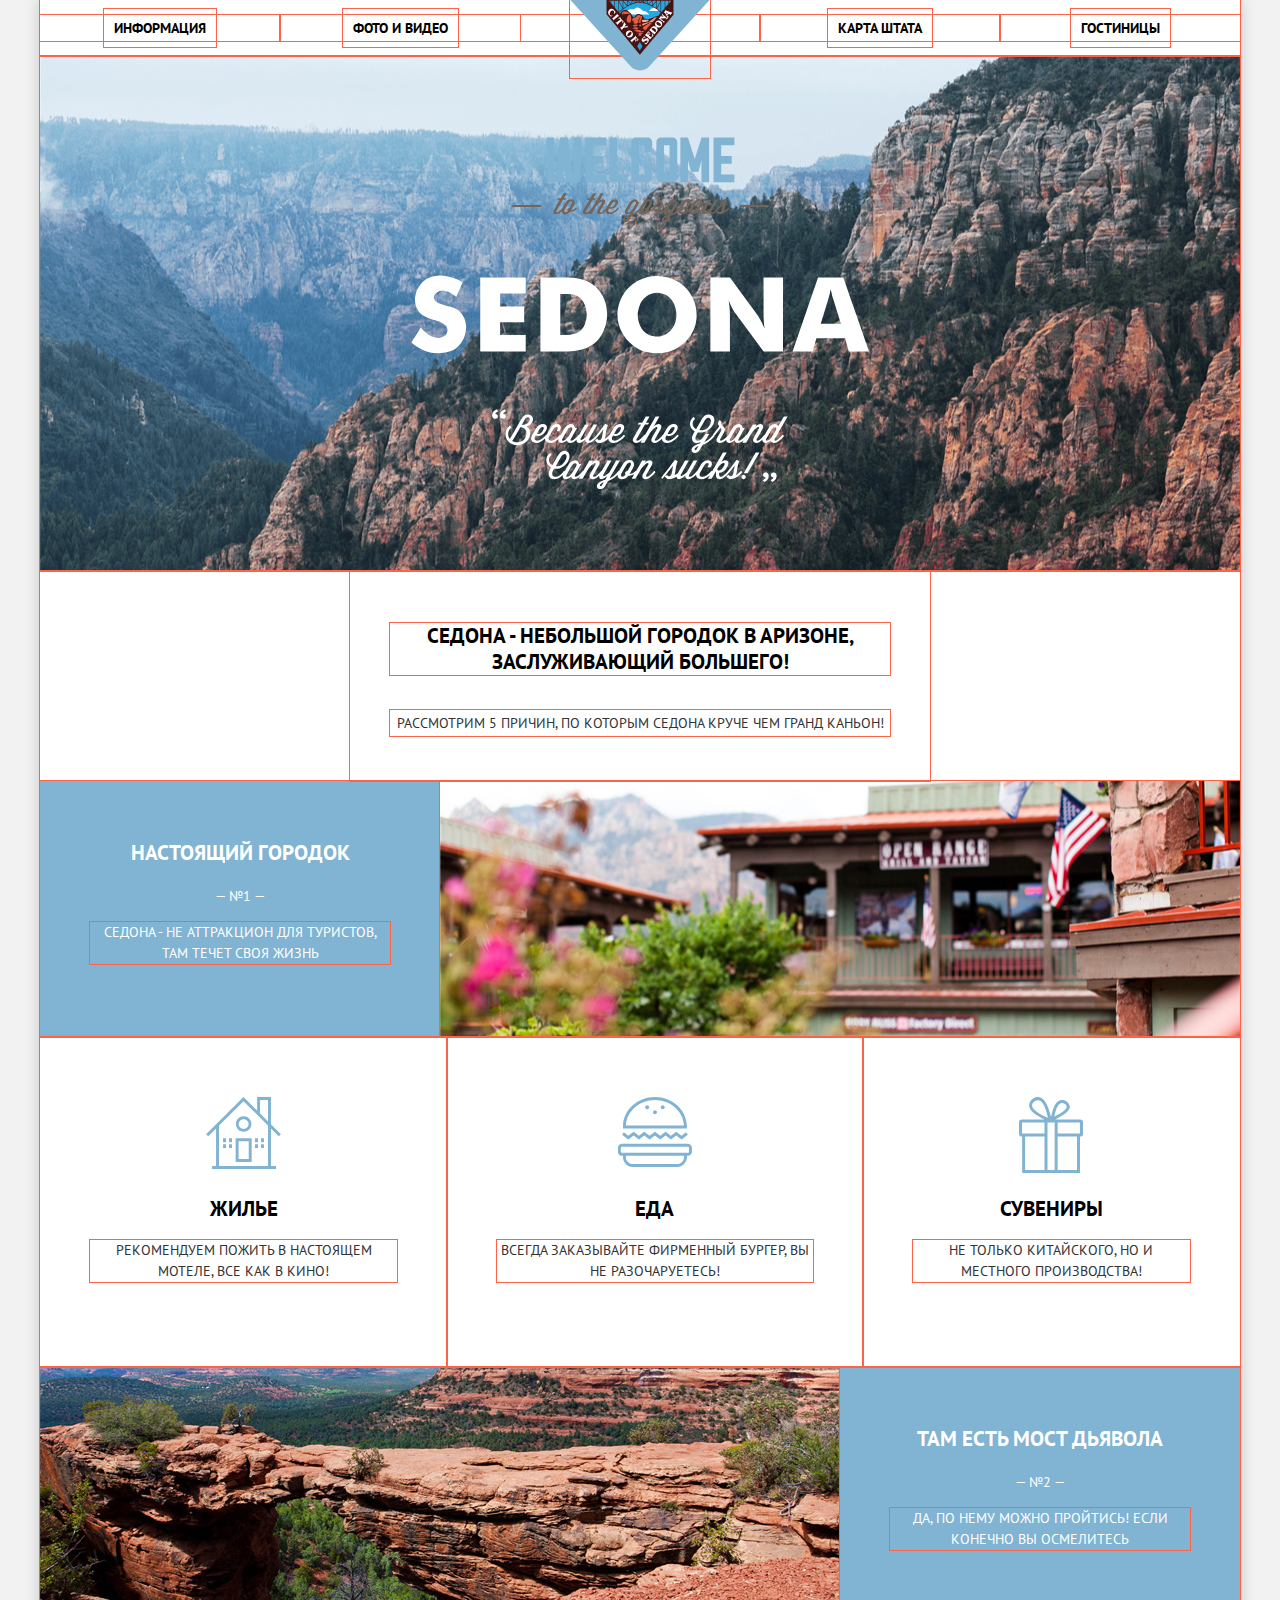
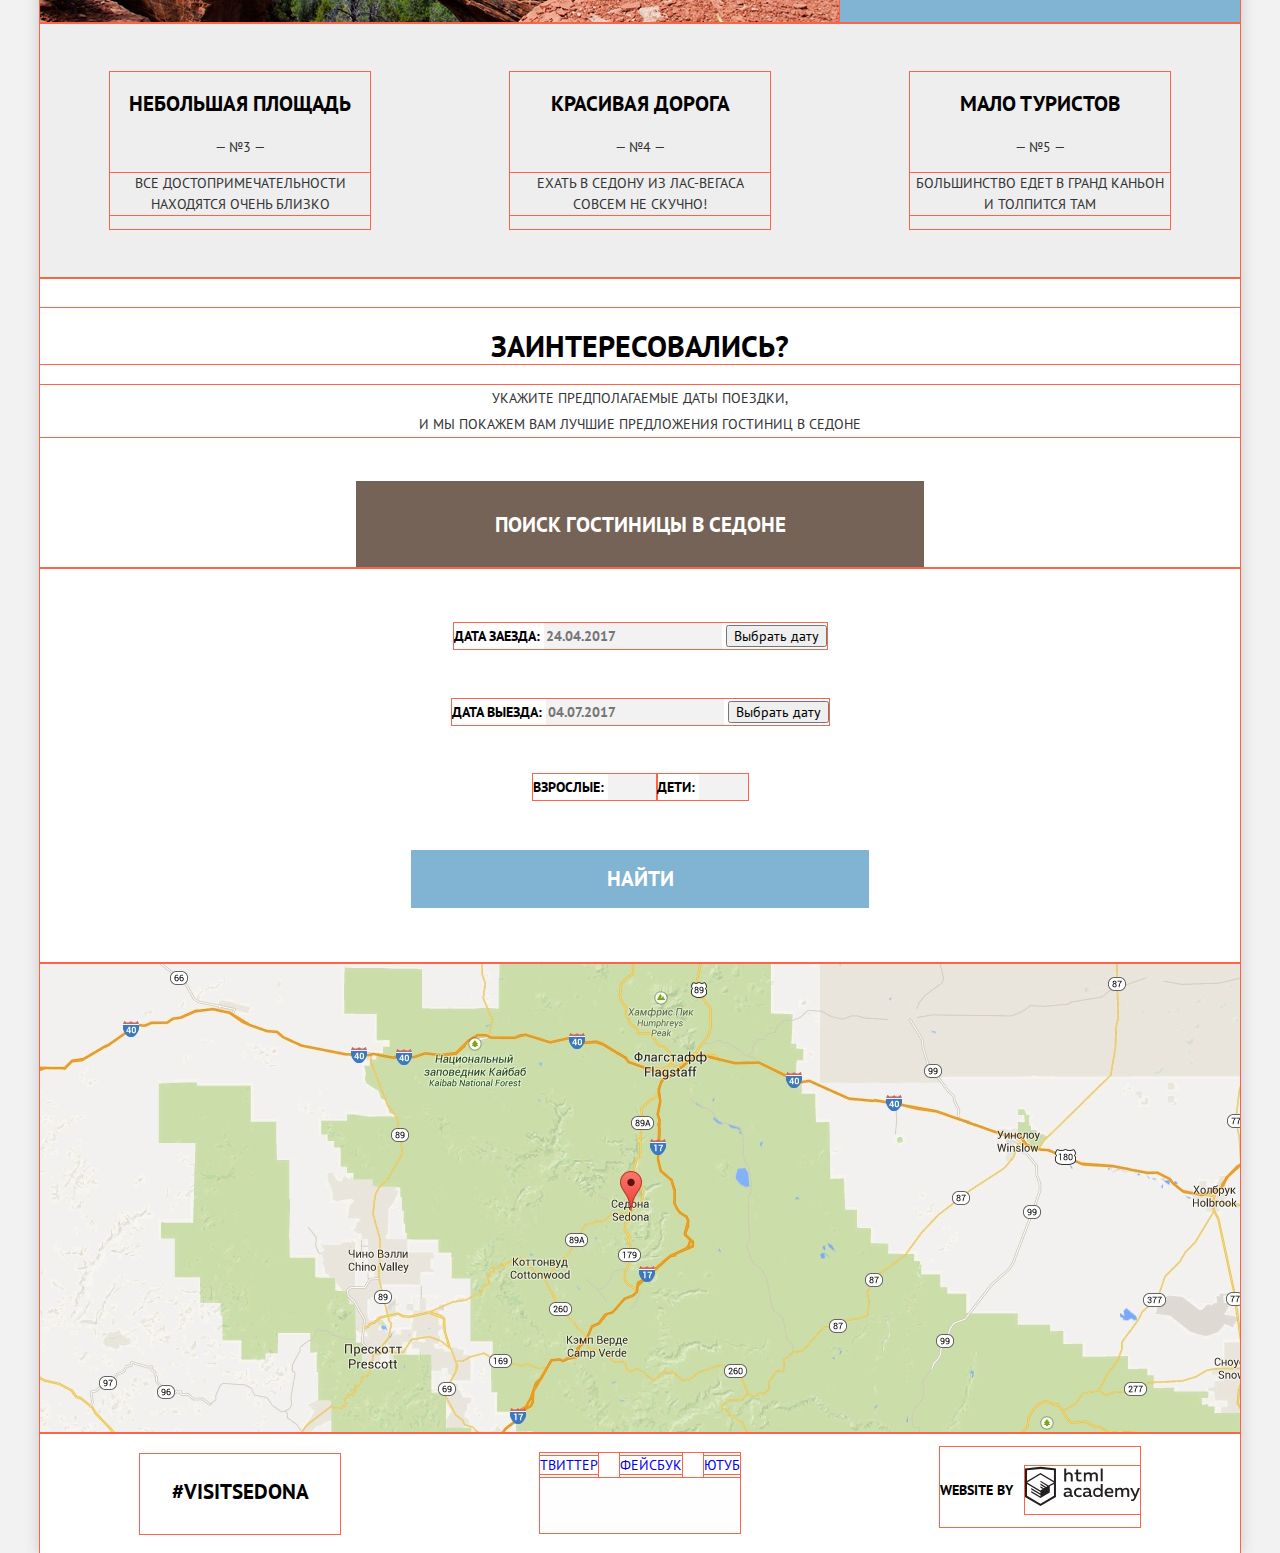
==== index.html @ b68a12ab "Сетка главной страницы на флексах" ====
<!DOCTYPE html>
<html lang="ru">
  <head>
    <meta charset="utf-8">
    <title>Sedona</title>
    <link href="https://fonts.googleapis.com/css?family=PT+Sans:400,700&amp;subset=cyrillic" rel="stylesheet">
    <link rel="stylesheet" href="css/normalize.css">
    <link rel="stylesheet" href="css/style.css">
  </head>
  <body>
    <div class="wrapper">

      <header class="main-header">
        <nav>
          <a class="main-header-logo">
            <img src="img/logo-sedona.svg" width="140" height="72" alt="Логотип Sedona">
          </a>
          <ul class="site-navigation">
            <div class="menu-left">
              <li>
                <a href="#" class="active">Информация</a>
              </li>
              <li>
                <a href="#">Фото и видео</a>
              </li>
            </div>
            <div class="menu-right">
              <li>
                <a href="#map-sedona">Карта штата</a>
              </li>
              <li>
                <a href="hotels.html">Гостиницы</a>
              </li>
            </div>
          </ul>
        </nav>
      </header>

      <main class="container">

        <h1 class="visually-hidden">Sedona</h1>

        <div class="representation">
          <img src="img/welcome.svg" width="459" height="353" alt="Welcome to the gorgeous, Sedona. Because the grand canyon sucks!">
        </div>

        <section class="features">
        <h2 class="visually-hidden">Преимущества</h2>

        <div class="excerpt">
          <p class="attract">Седона - небольшой городок в Аризоне, заслуживающий большего!</p>
          <p class="features-offer">Рассмотрим 5 причин, по которым Седона круче чем Гранд Каньон!</p>
        </div>

        <div class="features-max-decorate first-reason">
          <div class="first-reason-text">
            <h3>Настоящий городок</h3>
            <span>— №1 —</span>
            <p>Седона - не аттракцион для туристов, там течет своя жизнь</p>
          </div>
          <div class="first-reason-img">
          </div>
        </div>
        
        <ul class="offers-list">
            <li class="offers-item offers-item-home">
              <h3>Жилье</h3>
              <p>Рекомендуем пожить в настоящем мотеле, все как в кино!</p>
            </li>
  
            <li class="offers-item offers-item-food">
              <h3>Еда</h3>
              <p>Всегда заказывайте фирменный бургер, вы не разочаруетесь!</p>
            </li>
  
            <li class="offers-item offers-item-souvenir">
              <h3>Сувениры</h3>
              <p>Не только китайского, но и местного производства!</p>
            </li>
          </ul>
          </section>

        <div class="features-max-decorate second-reason">
          <div class="second-reason-text">
            <h3>Там есть мост Дьявола</h3>
            <span>— №2 —</span>
            <p>Да, по нему можно пройтись! Если конечно вы осмелитесь</p>
          </div>
          <div class="second-reason-img">
          </div>
        </div>

        <div class="features-min-decorate">
          <div class="third-reason">
            <h3>Небольшая площадь</h3>
            <span>— №3 —</span>
            <p>Все достопримечательности находятся очень близко</p>
          </div>
          <div class="fourth-reason">
            <h3>Красивая дорога</h3>
            <span>— №4 —</span>
            <p>Ехать в Седону из Лас-Вегаса совсем не скучно!</p>
          </div>
          <div class="fifth-reason">
            <h3>Мало туристов</h3>
            <span>— №5 —</span>
            <p>Большинство едет в Гранд Каньон и толпится там</p>
          </div>
        </div>

        <div class="excerpt-end">
          <p class="attract-end">Заинтересовались?</p>
          <p class="features-offer-end">Укажите предполагаемые даты поездки,<br/> и мы покажем вам лучшие предложения гостиниц в Седоне</p>
          <button class="hotel-search-button">Поиск гостиницы в Седоне</button>
        </div>

        <div class="wrapper-down">
          <section class="hotel-form">
            <h2 class="visually-hidden">Поиск гостиницы</h2>
            <form class="search-form" method="get" action="https://echo.htmlacademy.ru">
              <div class="date-search-form">
                <label for="date-of-arrival">Дата заезда:</label>
                <input type="text" name="date-of-arrival" id="date-of-arrival" placeholder="24.04.2017">
                <button type="button">Выбрать дату</button>
              </div>

              <div class="date-search-form">
                <label for="date-of-departure">Дата выезда:</label>
                <input type="text" name="date" id="date-of-departure" placeholder="04.07.2017">
                <button type="button">Выбрать дату</button>
              </div>
              
              <div class="number-search-wrapper">
                <div class="number-search-form">
                  <label for="adult">Взрослые:</label>
                  <input type="number" min="1" max="10" step="1" id="adult">
                </div>          
                
                <div class="number-search-form">
                  <label for="child">Дети:</label>
                  <input type="number" min="1" max="10" step="1" id="child">
                </div>
              </div>

              <button type="submit" class="filter-button button">Найти</button>
            </form>

          </section>

          <section class="map" id="map-sedona">
            <h2 class="visually-hidden">Карта штата</h2>
          </section>
        </div>
      </main>

      <footer class="main-footer">
        <p class="footer-hashtag">
        #visitsedona
        </p>
        <div class="footer-social">
          <ul>
            <li><a class="social-button" href="#">Твиттер</a></li>
            <li><a class="social-button" href="#">Фейсбук</a></li>
            <li><a class="social-button" href="#">Ютуб</a></li>
          </ul>
        </div>
        <p class="footer-copyright">
          <b>website by</b>
          <a class="button" href="https://htmlacademy.ru/">
            <img src="img/logo-htmlacademy.svg" width="115" height="41" alt="HTML Academy site">
          </a>
        </p>
      </footer>
    </div>
	</body>
</html>
---- css/style.css ----
body {
    margin: 0;
    padding: 0;    
    font-family: "PT Sans", Arial, sans-serif;
    font-size: 14px;
    line-height: 24px;
    font-weight: 400;
    color: #000000;
    text-transform: uppercase;
    background-color: #f2f2f2;
    box-sizing: border-box;
}

.visually-hidden {
    position: absolute;
    width: 1px;
    height: 1px;
    margin: -1px;
    border: 0;
    padding: 0;
    clip: rect(0 0 0 0);
    overflow: hidden;
}

.wrapper {
    width: 1200px;
    margin: 0 auto;
    background-color: #ffffff;
    position: relative;
    box-shadow: 0 0 15px 0 rgba(0, 1, 1, 0.2);

}

a {
    text-decoration: none;
}

.site-navigation a {
    font-size: 14px;
    line-height: 26px;
    font-weight: 700;
    color: #000000;
    background-color: #ffffff;
}

.site-navigation {
    list-style: none;
}

.site-navigation a:hover {
    color: #81b3d2;
}

.site-navigation a:active {
    color: #766357;
}

.site-navigation a:focus {
    color: rgba(0, 0, 0, 0.3);
}

.representation {
    background-color: #f2f2f2;
    background-image: url("../img/sedona-background-photo.png");
    background-repeat: no-repeat;
    background-position: center;
    text-align: center;
}

.representation::after {
    background: url("../img/polygon.svg") no-repeat bottom;
    position: absolute;
    z-index: 1;
}

.excerpt,
.excerpt-end {
    text-align: center;
}

.attract {
    font-size: 21px;
    line-height: 26px;
    font-weight: 700;
}

.features-offer,
.features-offer-end {
    font-size: 14px;
    line-height: 26px;
    color: #333333;
}

.first-reason-text {
    color: #ffffff;
    background-color: #81b3d2;
    text-align: center;

}
.first-reason-text h3 {
    font-size: 21px;
    line-height: 21px;
    font-weight: 700;

}

.first-reason-text span,
.first-reason-text p {
    font-size: 14px;
    line-height: 21px;
}

.offers-list {
    list-style: none;
    text-align: center;
}

.offers-item h3{
    font-size: 21px;
    line-height: 21px;
    font-weight: 700;
    color: #000000;
}

.offers-item p {
    font-size: 14px;
    line-height: 21px;
    color: #333333;
}

.second-reason-text {
    color: #ffffff;
    background-color: #81b3d2;
    text-align: center;

}
.second-reason-text h3 {
    font-size: 21px;
    line-height: 21px;
    font-weight: 700;
}

.second-reason-text span,
.second-reason-text p {
    font-size: 14px;
    line-height: 21px;
}

.features-min-decorate {
    background-color: #eeeeee;
    text-align: center; 
}

.features-min-decorate h3 {
    font-size: 21px;
    line-height: 21px;
    font-weight: 700;
    color: #000000; 
}

.features-min-decorate span,
.features-min-decorate p {
    font-size: 14px;
    line-height: 21px;
    color: #333333;
}

.attract-end {
    font-size: 30px;
    line-height: 36px;
    font-weight: 700;
}

.hotel-search-button {
    font: inherit;
    font-size: 21px;
    line-height: 21px;
    font-weight: 700;
    color: #ffffff;
    text-align: center;
    vertical-align: middle;
    text-transform: uppercase;
    background-color: #766357;
    border: none;
}

.hotel-search-button:hover {
    background-color: #604e43;
}

.hotel-search-button:focus {
    background-color: #503e33;
}

.search-form input,
.search-form label {
    font: inherit;
    font-size: 14px;
    font-weight: 700;
    color: #000000;
    border: none;
}

.date-search-form input,
.number-search-form input {
    background-color: #f2f2f2;
}

.date-search-form input:hover,
.number-search-form input:hover {
    background-color: #ebebeb;
}

.date-search-form input:focus,
.number-search-form input:focus {
    background-color: #ffffff;
    outline: 2px solid #e5e5e5;
}

.filter-button {
    font: inherit;
    font-size: 21px;
    line-height: 26px;
    font-weight: 700;
    color: #ffffff;
    text-align: center;
    vertical-align: middle;
    text-transform: uppercase;
    background-color: #81b3d2;
    border: none;
}

.filter-button:hover {
    background-color: #669ec0;
}

.filter-button:focus {
    background-color: #5496bd;
}

.map {
    background-image: url("../img/map.jpg");
    width: 100%;
    height: 470px;
}

.footer-social {
    background-color: rgba(254, 254, 254, 0.9)
}

.footer-hashtag {
    font-size: 21px;
    line-height: 26px;
    font-weight: 700;
    color: #000000;
}

.footer-social ul {
    list-style: none;
}

.footer-hashtag,
.footer-social,
.footer-copyright {
    text-align: center;
}

/*стилизация внутренней страницы*/
.inner-page {
    color: #000000;
    background-color: #f2f2f2;
    font-size: 14px;
    line-height: 21px;
    font-weight: 400;
}

.wrapper-hotel {
    background-color: #fefefe;
}

.page-header {
    background-color: #ffffff;
}

.filter {
   background-color: #81b3d3;
   background-image: url("../img/background-hotel.jpg");
   background-repeat: no-repeat;
   background-position: 50% 50%;
}

.filter fieldset {
    border: none;
}

.filter-list,
.filter-option {
    list-style: none;
}

.filter legend {
    font-size: 16px;
    font-weight: 700;
    color: #ffffff;
    text-align: center;
}

.filter-option label {
    color: #ffffff;
    text-align: center;
}

.filter-list {
    text-align: center;
}

.filter-button-hotels {
    font: inherit;
    font-size: 14px;
    line-height: 21px;
    font-weight: 400;
    color: #ffffff;
    text-align: center;
    vertical-align: middle;
    text-transform: uppercase;
    background: transparent;
    border: 2px solid #ffffff;
    border-radius: 2px;
}

.filter-button-hotels:hover,
.filter-button-hotels:focus {
    background-color: #ffffff;
    color: #000000;
}

.search-amount p {
    font-size: 21px;
    line-height: 26px;
    font-weight: 700;
    color: #000000;
}

.search-sorting p {
    font-size: 12px;
    line-height: 18px;
    color: #000000;
}

.search-sorting-list {
    list-style: none;
}

.search-sorting-list li {
    font-size: 12px;
    line-height: 18px;
    color: rgba(0, 0, 0, 0.3);
    border-bottom: 1px #81b3d2 dotted;
}

.search-sorting-list li:active {
    color: #81b3d2;
    border-bottom: none;
}

.search-sorting-list li:focus {
    color: #000000;
    border-bottom: none;
}

.search-sorting-list li:hover {
    color: #81b3d2;
}

.search-result-item h4 {
    font-size: 21px;
    line-height: 26px;
    font-weight: 700;
}

.search-result-item h4:hover {
    color: #81b3d2;
}

.search-result-item h4:focus {
    color: rgba(0, 0, 0, 0.3);
}

.search-result-item p {
    color: #333333;
}

.item-more {
    font-weight: 700;
    color: #ffffff;
    background-color: #81b3d2;
}
.item-more:hover {
    background-color: #669ec0;
}

.item-more:focus {
    background-color: #5496bd;
}

.item-reserve {
    font-weight: 700;
    color: #ffffff;
    background-color: #766357;
}

.item-reserve:hover {
    background-color: #604e43;
}

.item-reserve:focus {
    background-color: #503e33;
}

.rating-text {
    color: #666666;
    background-color: #f2f2f2;
}

/*сетки*/

.main-header nav {
    display: flex;
    background-color: #ffffff;
    width: 1200px;
    height: 56px;
}

.main-header-logo {
    position: absolute;
    top: -1px;
    left: 50%;
    margin-left: -70px;
}

.site-navigation {
    display: flex;
    justify-content: space-between;
    padding: 0;
    margin: 0;
    align-items: center;
}

.menu-left,
.menu-right {
    display: flex;
    justify-content: space-around;
}

.menu-left li:nth-child(2) {
    margin-right: 240px;
}

.site-navigation li {
    border: 0;
    margin: 0;
    width: 240px;
    text-align: center;
}

.site-navigation a {
    padding: 10px;
}

.representation {
    display: flex;
    height: 515px;
    justify-content: center;
    align-items: center;
}

.excerpt {
    display: flex;
    flex-direction: column;
    justify-content: center;
    height: 210px;
    padding: 60px 40px 60px 40px;
    box-sizing: border-box;
    margin-left: 310px;
    margin-right: 310px;
}

.first-reason {
    display: flex;
    height: 256px;
}

.first-reason-text {
    width: 400px;
    padding: 40px 50px;
}

.first-reason-img {
    background-image: url("../img/first-reason.jpg");
    background-repeat: no-repeat;
    background-position: center;
    flex-basis: 800px;
}

.offers-list {
    height: 330px;
    list-style: none;
    padding: 0;
    margin: 0;
    display: flex;
    justify-content: center;
}

.offers-item {
    padding: 50px;
    padding-top: 140px;
}

.offers-item-home {
    background-image: url("../img/home.svg");
    background-repeat: no-repeat;
    background-position: 50% 60px;
}

.offers-item-food {
    background: url("../img/food.svg") no-repeat;
    background-repeat: no-repeat;
    background-position: 50% 60px;
}

.offers-item-souvenir {
    background: url("../img/souvenir.svg") no-repeat;
    background-repeat: no-repeat;
    background-position: 50% 60px;
}

.second-reason {
    display: flex;
    height: 256px;
}

.second-reason-text {
    width: 400px;
    padding: 40px 50px;
}

.second-reason-img {
    background-image: url("../img/second-reason.jpg");
    background-repeat: no-repeat;
    background-position: center;
    flex-basis: 800px;
    order: -1;
}

.features-min-decorate {
    display: flex;
    justify-content: space-around;
    align-items: center;
    height: 255px;
}

.features-min-decorate div {
    width: 260px;
}

.excerpt-end {
    display: flex;
    flex-direction: column;
    height: 290px;
}

.attract-end {
    padding-top: 20px;
    margin-bottom: 21px;
}

.features-offer-end {
    margin: 0;
    padding: 0;
}

.hotel-search-button {
    margin-top: 44px;
    margin-left: 316px;
    width: 568px;
    height: 86px;
}

.search-form {
    display: flex;
    flex-direction: column;
    align-items: center;
    justify-content: space-between;
    padding: 55px;
    margin: auto;
    width: 568px;
    height: 395px;
    box-sizing: border-box;
}

.number-search-wrapper {
    display: flex;
}

.filter-button {
    width: 458px;
    height: 58px;
}

.main-footer {
    display: flex;
    justify-content: space-around;
    padding: 0;
    margin: 0;
    height: 120px;
}

.footer-hashtag {
    width: 200px;
    height: 80px;
    padding-top: 25px;
}

.footer-social {
    width: 200px;
    height: 80px;
    margin: 0;
    padding: 0;
    margin-top: 20px;
}

.footer-copyright {
    display: flex;
    justify-content: space-between;
    align-items: center;
    width: 200px;
    height: 80px;
    padding-top: 5px;
    flex-wrap: wrap;
}

.footer-social ul {
    display: flex;
    justify-content: space-between;
    align-items: center;
    padding-left: 0px;
    margin-top: 0px;
    margin-bottom: 0px;
}



div, section, a, ul, li, p, footer, header, main {
    outline: 1px solid tomato;
    box-sizing: border-box;
}
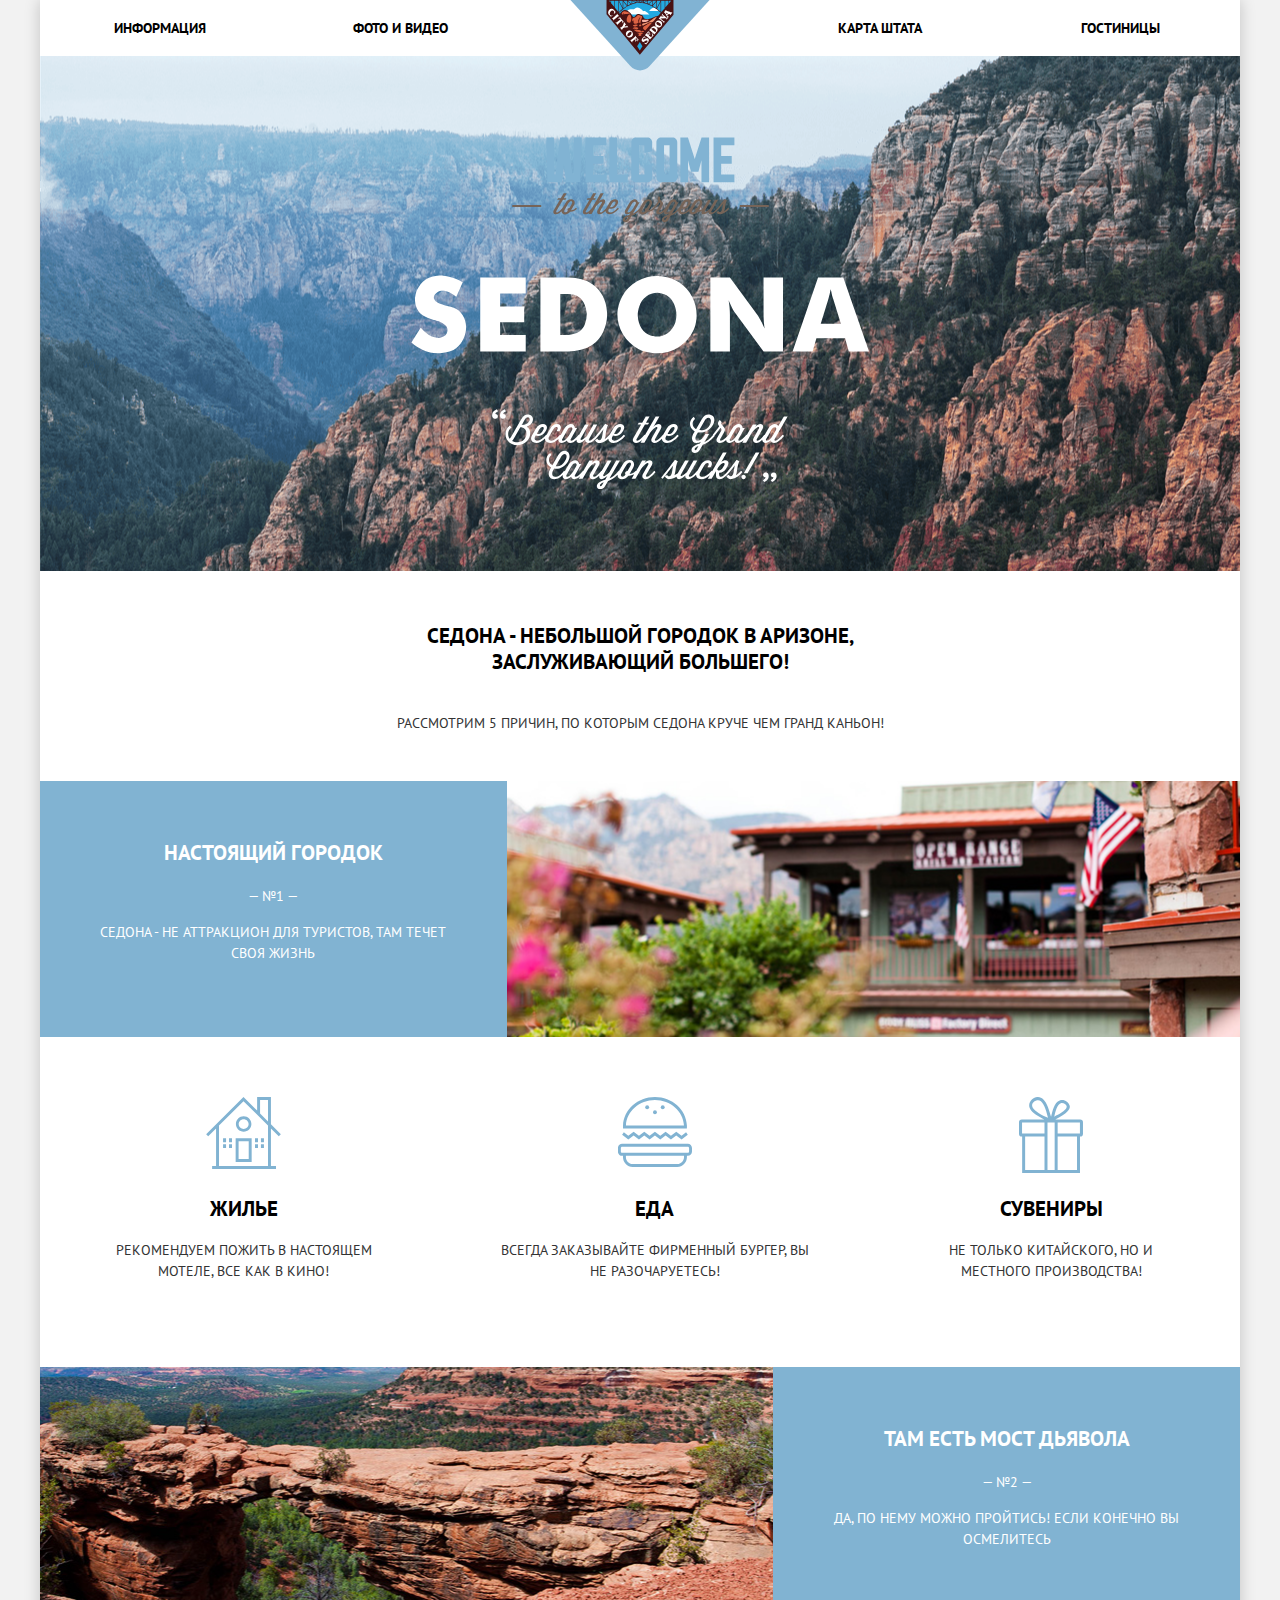
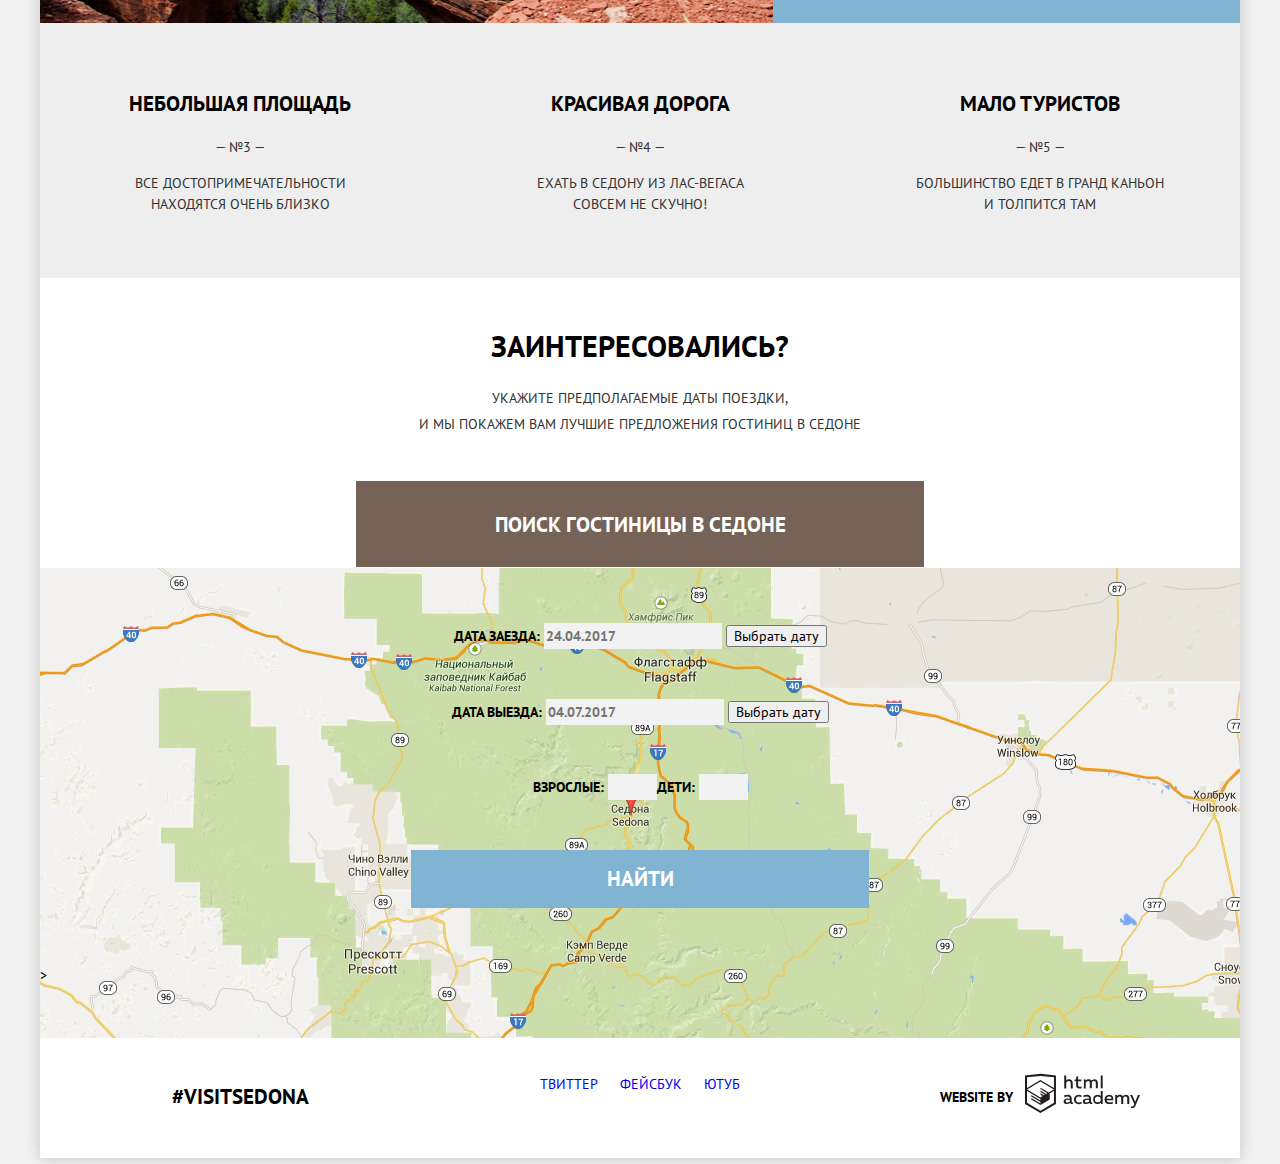
==== commit 14077a02: "Сетка главной страницы. Доделываю папап с поиском гостиницы" ====
--- a/index.html
+++ b/index.html
@@ -114,43 +114,42 @@
           <button class="hotel-search-button">Поиск гостиницы в Седоне</button>
         </div>
 
-        <div class="wrapper-down">
           <section class="hotel-form">
             <h2 class="visually-hidden">Поиск гостиницы</h2>
-            <form class="search-form" method="get" action="https://echo.htmlacademy.ru">
-              <div class="date-search-form">
-                <label for="date-of-arrival">Дата заезда:</label>
-                <input type="text" name="date-of-arrival" id="date-of-arrival" placeholder="24.04.2017">
-                <button type="button">Выбрать дату</button>
-              </div>
+            <div class="wrappper">       
+              <form class="search-form" method="get" action="https://echo.htmlacademy.ru">
+                <div class="date-search-form">
+                  <label for="date-of-arrival">Дата заезда:</label>
+                  <input type="text" name="date-of-arrival" id="date-of-arrival" placeholder="24.04.2017">
+                  <button type="button">Выбрать дату</button>
+                </div>
 
-              <div class="date-search-form">
-                <label for="date-of-departure">Дата выезда:</label>
-                <input type="text" name="date" id="date-of-departure" placeholder="04.07.2017">
-                <button type="button">Выбрать дату</button>
-              </div>
-              
-              <div class="number-search-wrapper">
-                <div class="number-search-form">
-                  <label for="adult">Взрослые:</label>
-                  <input type="number" min="1" max="10" step="1" id="adult">
-                </div>          
+                <div class="date-search-form">
+                  <label for="date-of-departure">Дата выезда:</label>
+                  <input type="text" name="date" id="date-of-departure" placeholder="04.07.2017">
+                  <button type="button">Выбрать дату</button>
+                </div>
                 
-                <div class="number-search-form">
-                  <label for="child">Дети:</label>
-                  <input type="number" min="1" max="10" step="1" id="child">
+                <div class="number-search-wrapper">
+                  <div class="number-search-form">
+                    <label for="adult">Взрослые:</label>
+                    <input type="number" min="1" max="10" step="1" id="adult">
+                  </div>          
+                  
+                  <div class="number-search-form">
+                    <label for="child">Дети:</label>
+                    <input type="number" min="1" max="10" step="1" id="child">
+                  </div>
                 </div>
-              </div>
 
-              <button type="submit" class="filter-button button">Найти</button>
-            </form>
-
+                <button type="submit" class="filter-button button">Найти</button>
+              </form>>
+            </div>
           </section>
 
           <section class="map" id="map-sedona">
             <h2 class="visually-hidden">Карта штата</h2>
           </section>
-        </div>
       </main>
 
       <footer class="main-footer">
--- a/css/style.css
+++ b/css/style.css
@@ -644,13 +644,32 @@
     justify-content: space-between;
     align-items: center;
     padding-left: 0px;
-    margin-top: 0px;
-    margin-bottom: 0px;
-}
-
+}
+
+/*сетки hotels*/
+
+.wrappper {
+    position: absolute;
+    width: 1200px;
+    height: 593px;
+}
+
+.hotel-form {
+    border-color: #ffffff;
+    z-index: 30;
+}
+
+.map {
+    z-index: 20;
+}
+
+
+
+
+/* 
 
 
 div, section, a, ul, li, p, footer, header, main {
     outline: 1px solid tomato;
     box-sizing: border-box;
-} +}  */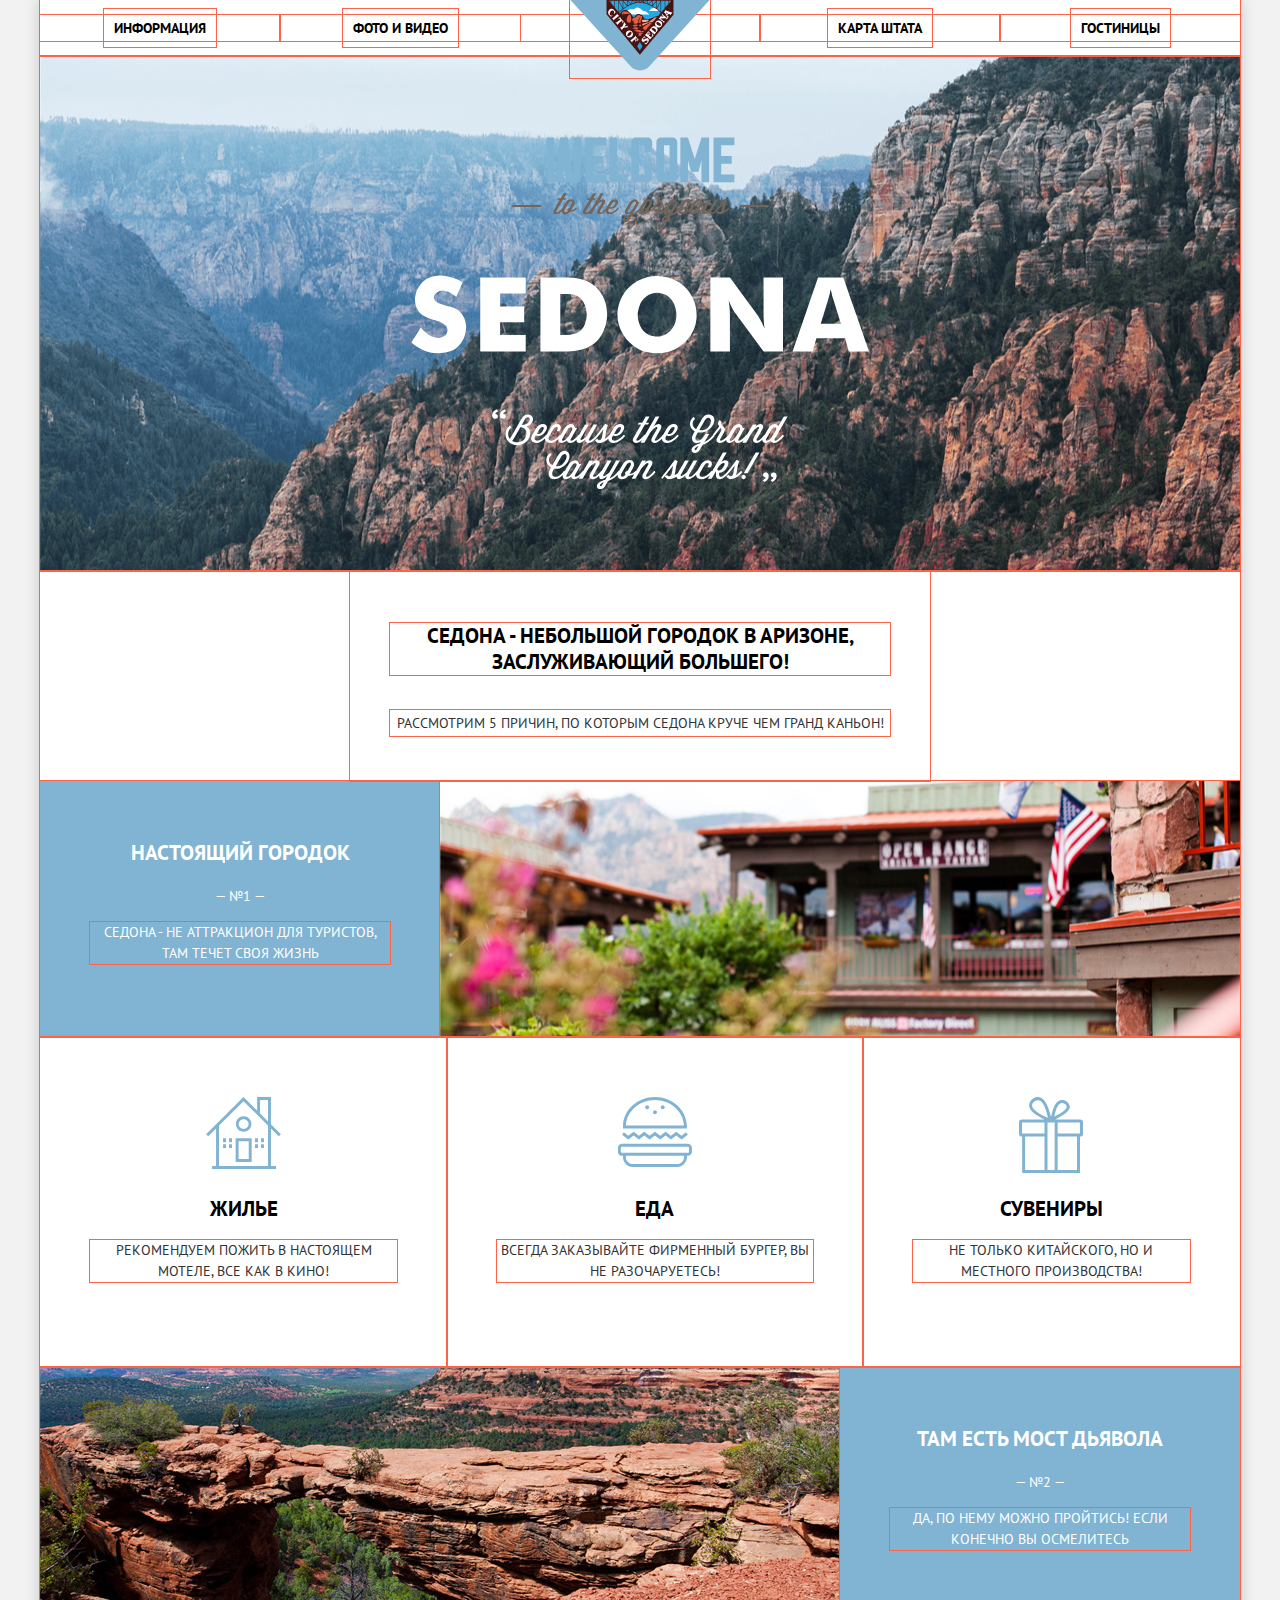
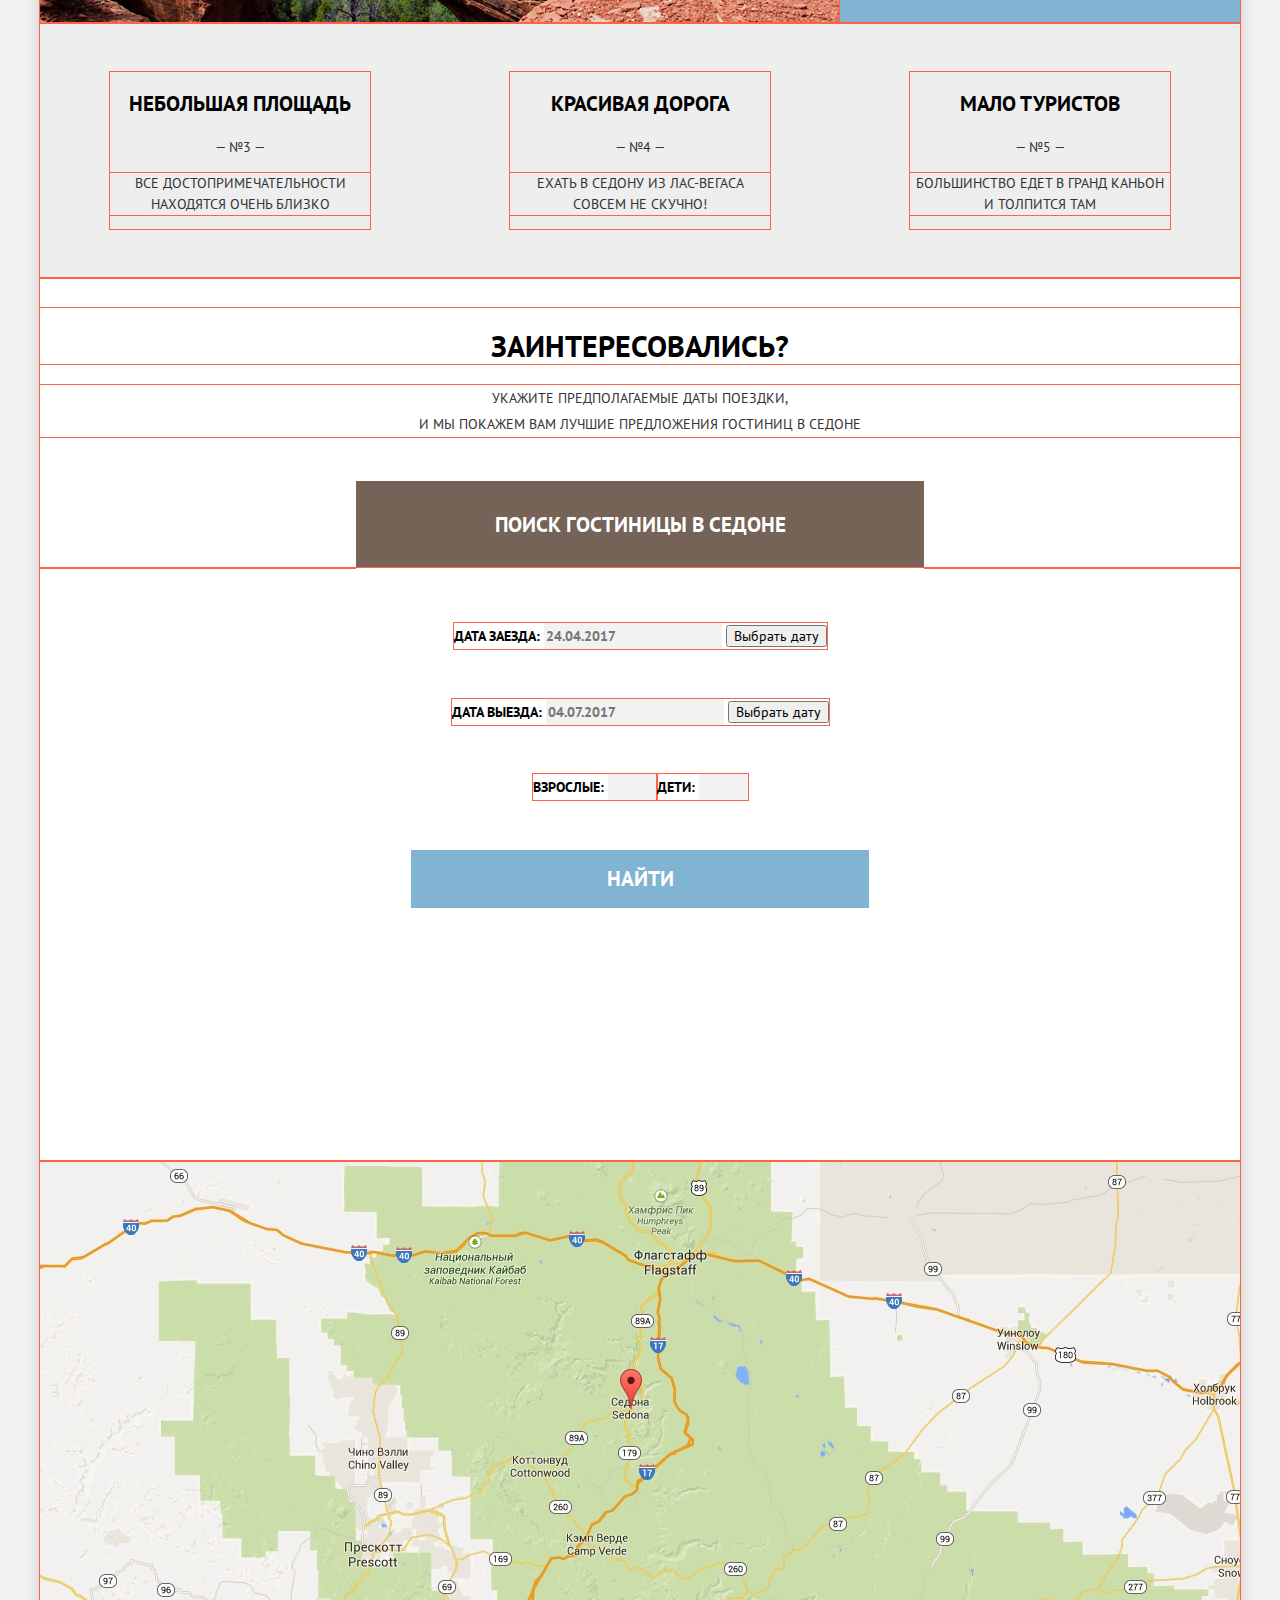
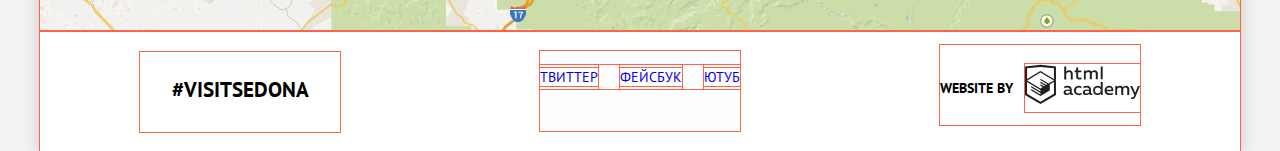
==== commit 45dd235f: "Правка сместившейся карты" ====
--- a/index.html
+++ b/index.html
@@ -115,36 +115,33 @@
         </div>
 
           <section class="hotel-form">
-            <h2 class="visually-hidden">Поиск гостиницы</h2>
-            <div class="wrappper">       
-              <form class="search-form" method="get" action="https://echo.htmlacademy.ru">
-                <div class="date-search-form">
-                  <label for="date-of-arrival">Дата заезда:</label>
-                  <input type="text" name="date-of-arrival" id="date-of-arrival" placeholder="24.04.2017">
-                  <button type="button">Выбрать дату</button>
+            <h2 class="visually-hidden">Поиск гостиницы</h2>     
+            <form class="search-form" method="get" action="https://echo.htmlacademy.ru">
+              <div class="date-search-form">
+                <label for="date-of-arrival">Дата заезда:</label>
+                <input type="text" name="date-of-arrival" id="date-of-arrival" placeholder="24.04.2017">
+                <button type="button">Выбрать дату</button>
+              </div>
+
+              <div class="date-search-form">
+                <label for="date-of-departure">Дата выезда:</label>
+                <input type="text" name="date" id="date-of-departure" placeholder="04.07.2017">
+                <button type="button">Выбрать дату</button>
+              </div>
+              
+              <div class="number-search-wrapper">
+                <div class="number-search-form">
+                  <label for="adult">Взрослые:</label>
+                  <input type="number" min="1" max="10" step="1" id="adult">
+                </div>          
+                
+                <div class="number-search-form">
+                  <label for="child">Дети:</label>
+                  <input type="number" min="1" max="10" step="1" id="child">
                 </div>
-
-                <div class="date-search-form">
-                  <label for="date-of-departure">Дата выезда:</label>
-                  <input type="text" name="date" id="date-of-departure" placeholder="04.07.2017">
-                  <button type="button">Выбрать дату</button>
-                </div>
-                
-                <div class="number-search-wrapper">
-                  <div class="number-search-form">
-                    <label for="adult">Взрослые:</label>
-                    <input type="number" min="1" max="10" step="1" id="adult">
-                  </div>          
-                  
-                  <div class="number-search-form">
-                    <label for="child">Дети:</label>
-                    <input type="number" min="1" max="10" step="1" id="child">
-                  </div>
-                </div>
-
-                <button type="submit" class="filter-button button">Найти</button>
-              </form>>
-            </div>
+              </div>
+              <button type="submit" class="filter-button button">Найти</button>
+            </form>
           </section>
 
           <section class="map" id="map-sedona">
--- a/css/style.css
+++ b/css/style.css
@@ -646,30 +646,26 @@
     padding-left: 0px;
 }
 
-/*сетки hotels*/
-
-.wrappper {
-    position: absolute;
+.hotel-form {
+    position: relative;
+    z-index: 30;
     width: 1200px;
     height: 593px;
-}
-
-.hotel-form {
-    border-color: #ffffff;
-    z-index: 30;
+    top: 0;
+}
+
+.search-form {
+    position: absolute;
+    background-color: #ffffff;
+    left: 316px;
 }
 
 .map {
     z-index: 20;
-}
-
-
-
-
-/* 
-
+     top: -593px; /*Почему не срабатывает это свойство? */
+}
 
 div, section, a, ul, li, p, footer, header, main {
     outline: 1px solid tomato;
     box-sizing: border-box;
-}  */+}  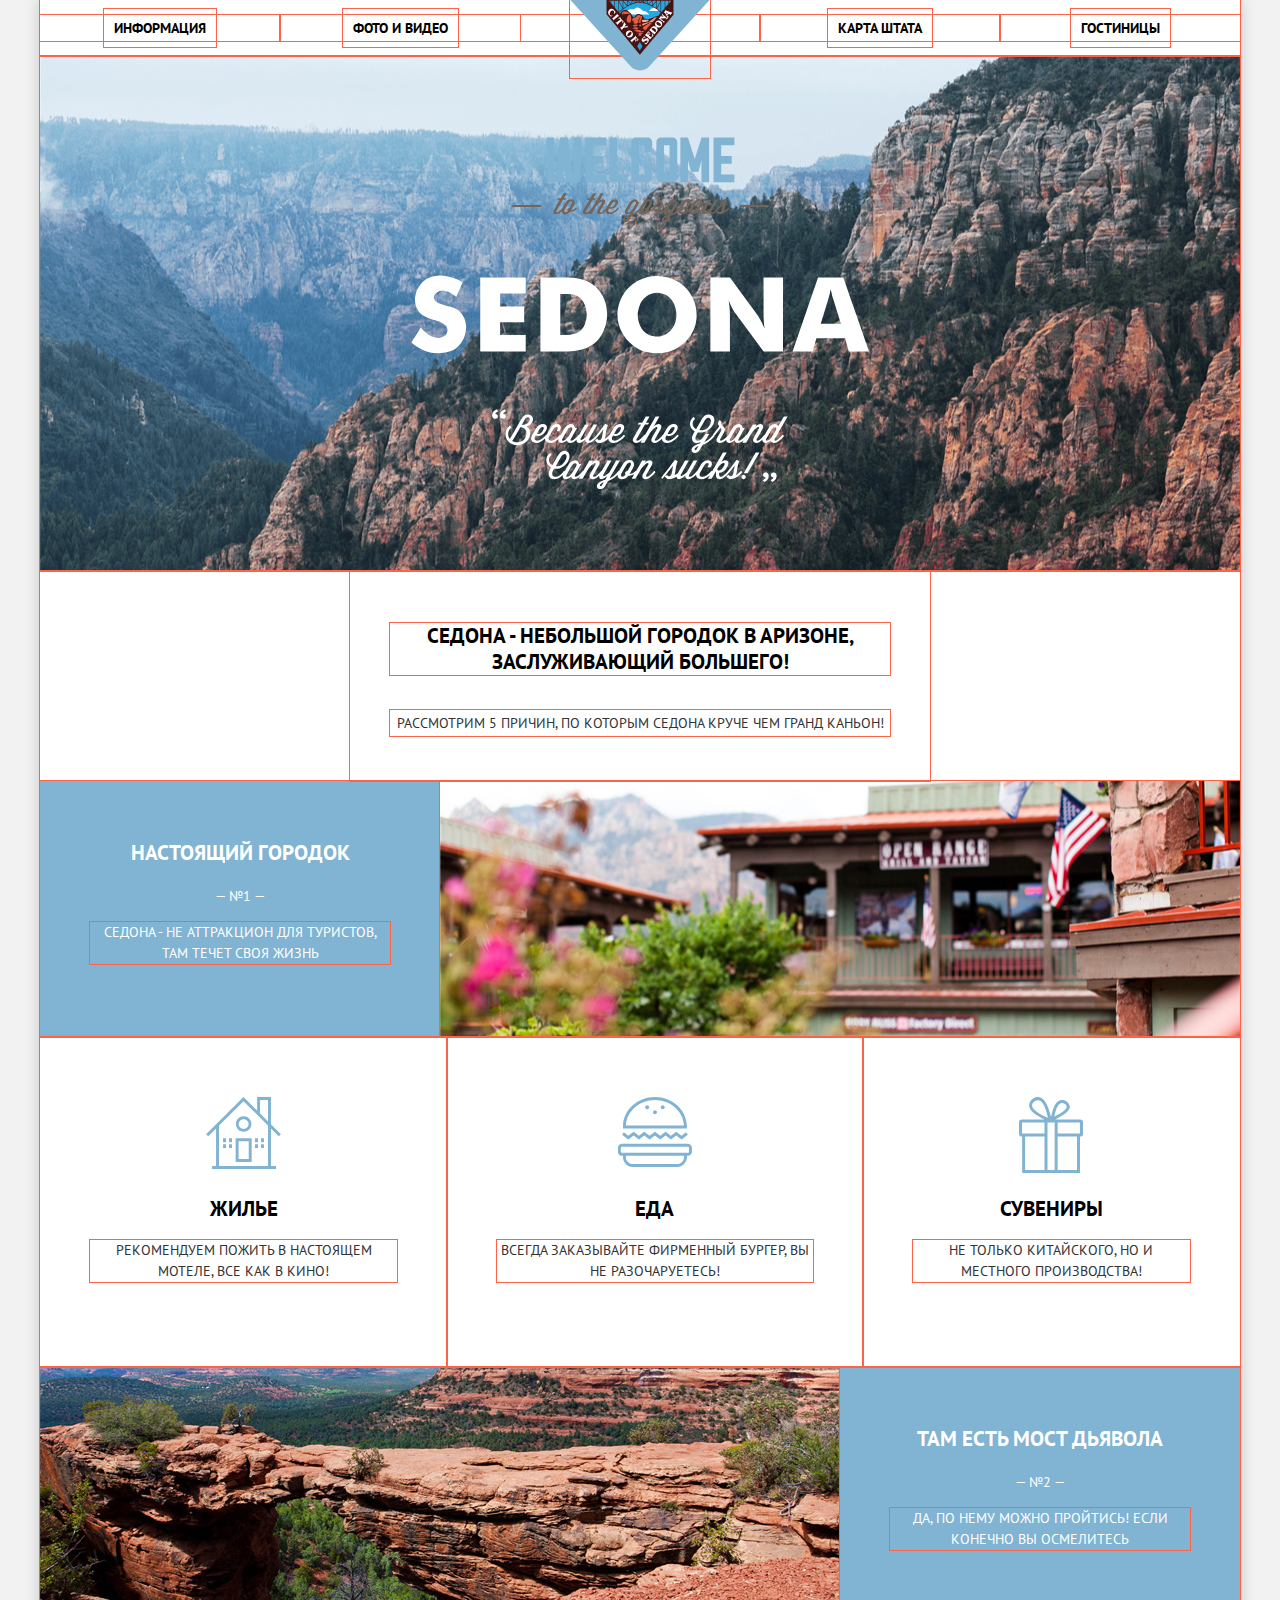
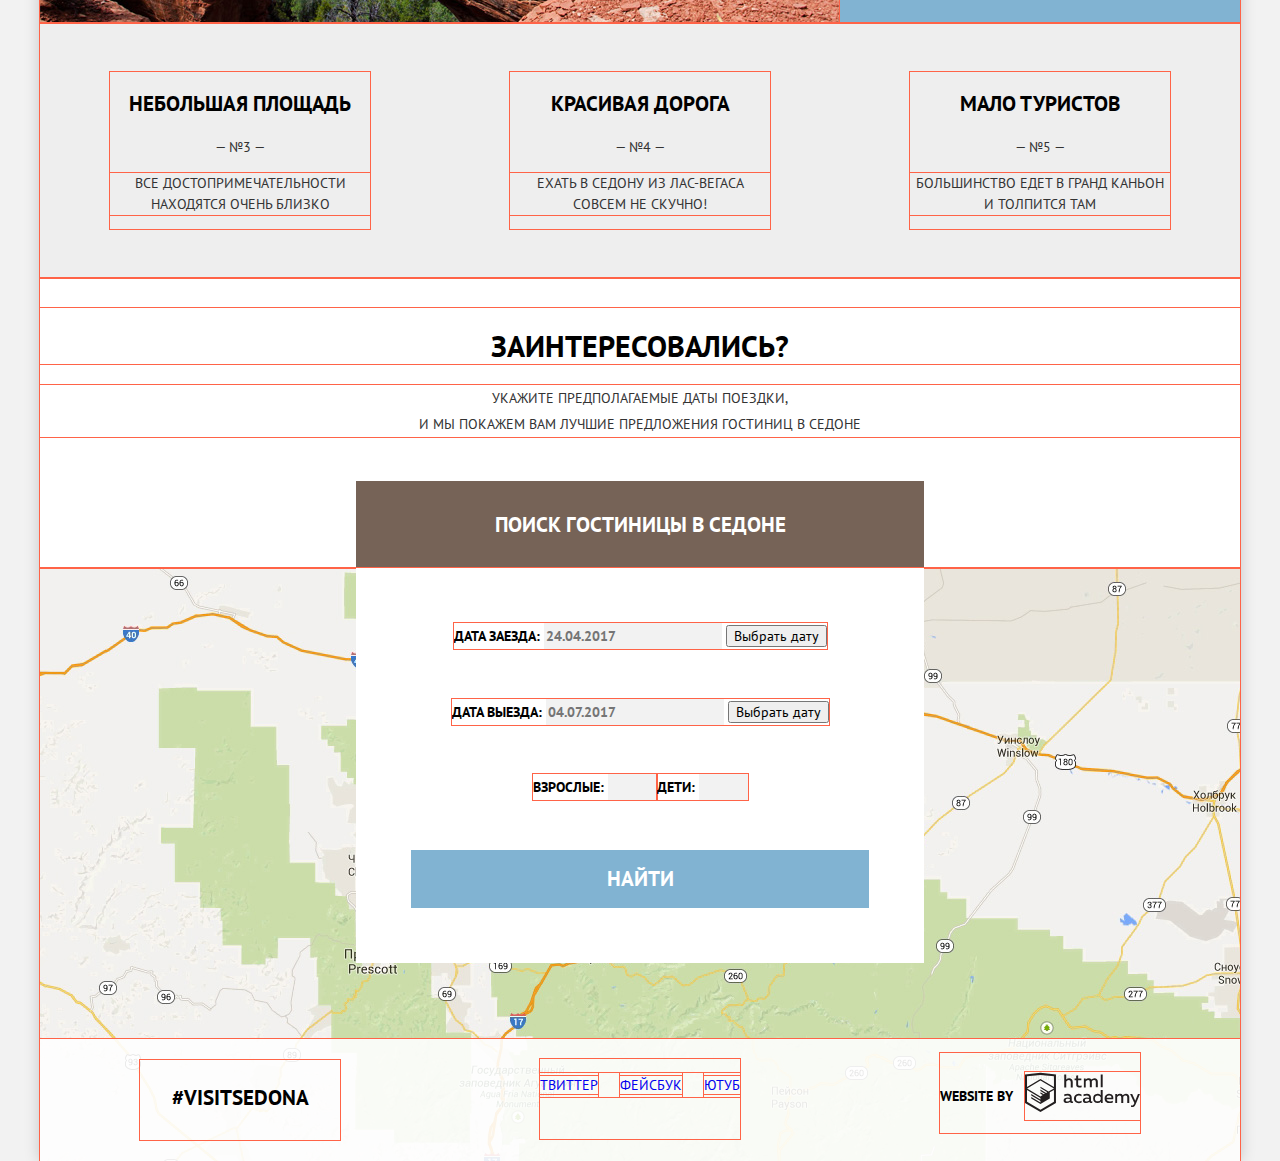
==== commit 0849eff7: "Закончила сетку главной страницы" ====
--- a/index.html
+++ b/index.html
@@ -144,12 +144,14 @@
             </form>
           </section>
 
+          <div class="wrapper-map">
           <section class="map" id="map-sedona">
             <h2 class="visually-hidden">Карта штата</h2>
           </section>
+          </div>
       </main>
 
-      <footer class="main-footer">
+      <footer class="main-footer footer-position">
         <p class="footer-hashtag">
         #visitsedona
         </p>
--- a/css/style.css
+++ b/css/style.css
@@ -241,10 +241,9 @@
 .map {
     background-image: url("../img/map.jpg");
     width: 100%;
-    height: 470px;
-}
-
-.footer-social {
+}
+
+.main-footer {
     background-color: rgba(254, 254, 254, 0.9)
 }
 
@@ -612,7 +611,6 @@
     justify-content: space-around;
     padding: 0;
     margin: 0;
-    height: 120px;
 }
 
 .footer-hashtag {
@@ -649,9 +647,6 @@
 .hotel-form {
     position: relative;
     z-index: 30;
-    width: 1200px;
-    height: 593px;
-    top: 0;
 }
 
 .search-form {
@@ -660,10 +655,29 @@
     left: 316px;
 }
 
+.wrapper-map {
+    position: relative;
+    min-height: 593px;
+}
+
 .map {
+    position: absolute;
     z-index: 20;
-     top: -593px; /*Почему не срабатывает это свойство? */
-}
+    top: 0;
+    min-height: 593px;
+}
+
+.footer-position {
+    position: absolute;
+    z-index: 30;
+    bottom: 0;
+    min-width: 1200px;
+}
+
+
+
+
+
 
 div, section, a, ul, li, p, footer, header, main {
     outline: 1px solid tomato;
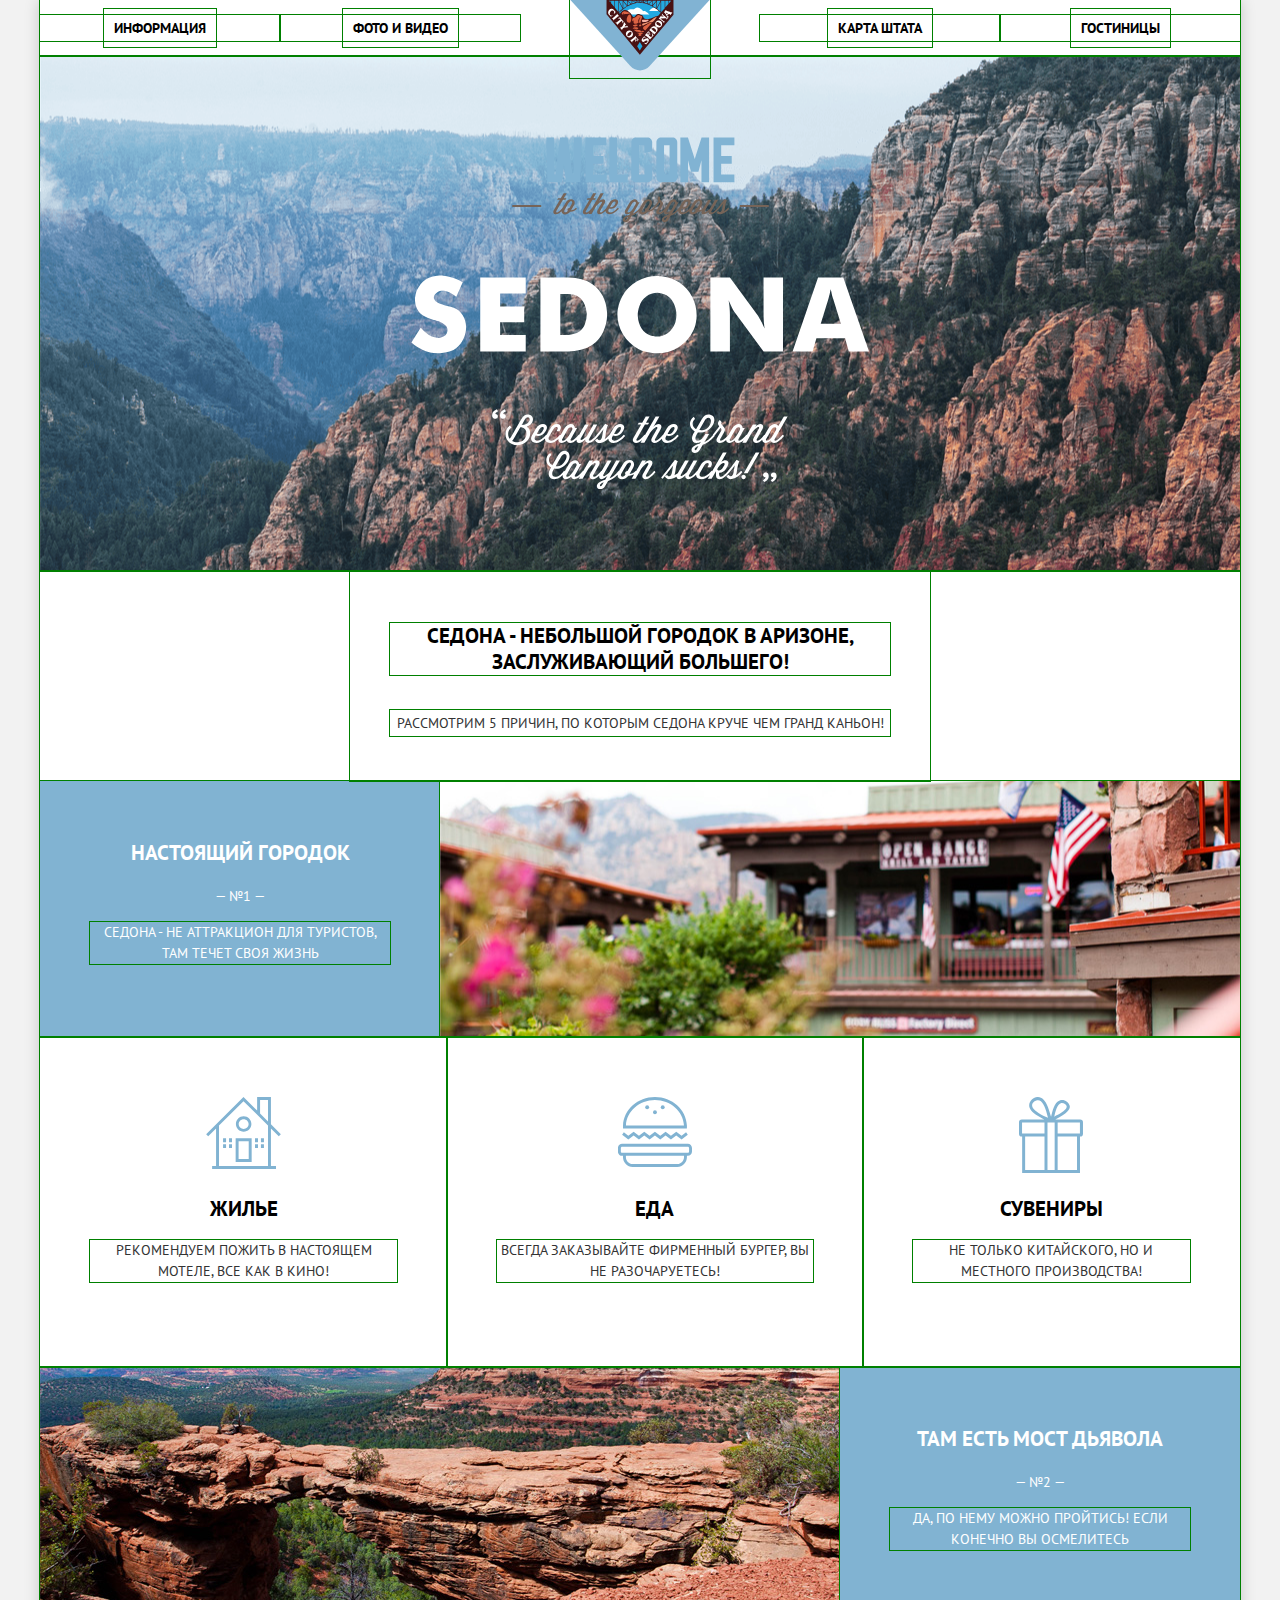
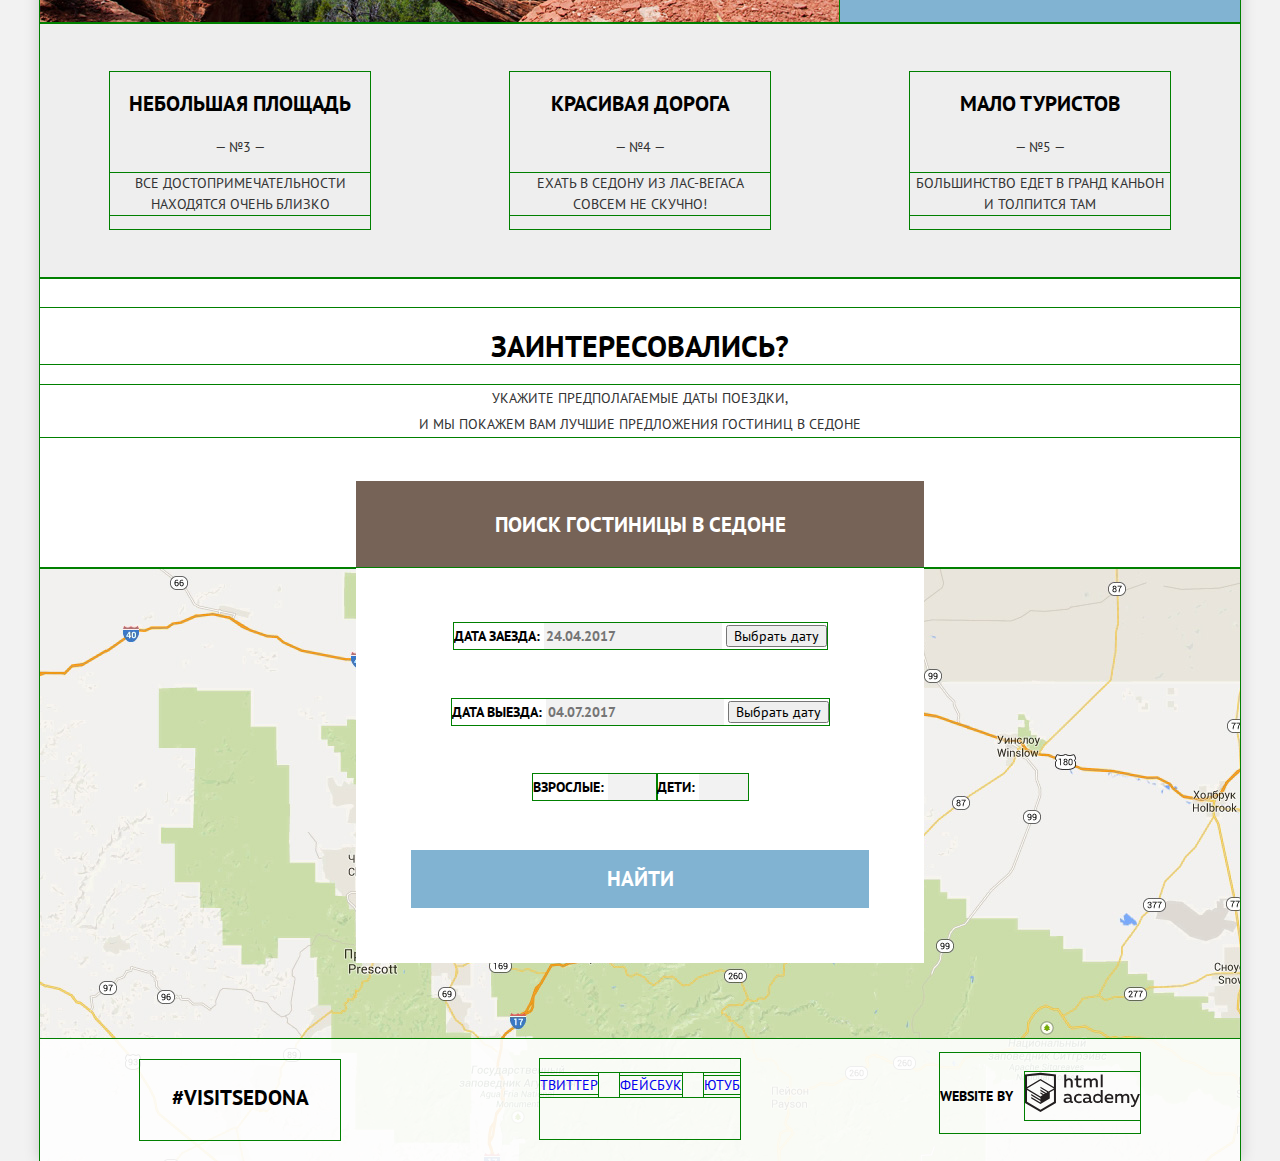
==== commit 22b6792e: "Начало работы над сеткой внутренней страницы" ====
--- a/index.html
+++ b/index.html
@@ -16,22 +16,18 @@
             <img src="img/logo-sedona.svg" width="140" height="72" alt="Логотип Sedona">
           </a>
           <ul class="site-navigation">
-            <div class="menu-left">
               <li>
                 <a href="#" class="active">Информация</a>
               </li>
               <li>
                 <a href="#">Фото и видео</a>
               </li>
-            </div>
-            <div class="menu-right">
               <li>
                 <a href="#map-sedona">Карта штата</a>
               </li>
               <li>
                 <a href="hotels.html">Гостиницы</a>
               </li>
-            </div>
           </ul>
         </nav>
       </header>
@@ -144,11 +140,10 @@
             </form>
           </section>
 
-          <div class="wrapper-map">
           <section class="map" id="map-sedona">
             <h2 class="visually-hidden">Карта штата</h2>
           </section>
-          </div>
+
       </main>
 
       <footer class="main-footer footer-position">
--- a/css/style.css
+++ b/css/style.css
@@ -22,13 +22,13 @@
     overflow: hidden;
 }
 
-.wrapper {
+.wrapper,
+.wrapper-hotel {
     width: 1200px;
     margin: 0 auto;
     background-color: #ffffff;
     position: relative;
     box-shadow: 0 0 15px 0 rgba(0, 1, 1, 0.2);
-
 }
 
 a {
@@ -421,16 +421,20 @@
     background-color: #f2f2f2;
 }
 
+
+
 /*сетки*/
 
-.main-header nav {
+.main-header nav,
+.page-header nav {
     display: flex;
     background-color: #ffffff;
     width: 1200px;
-    height: 56px;
-}
-
-.main-header-logo {
+    min-height: 56px;
+}
+
+.main-header-logo,
+.header-logo {
     position: absolute;
     top: -1px;
     left: 50%;
@@ -445,13 +449,7 @@
     align-items: center;
 }
 
-.menu-left,
-.menu-right {
-    display: flex;
-    justify-content: space-around;
-}
-
-.menu-left li:nth-child(2) {
+.site-navigation li:nth-child(2) {
     margin-right: 240px;
 }
 
@@ -468,7 +466,7 @@
 
 .representation {
     display: flex;
-    height: 515px;
+    min-height: 515px;
     justify-content: center;
     align-items: center;
 }
@@ -486,7 +484,7 @@
 
 .first-reason {
     display: flex;
-    height: 256px;
+    min-height: 256px;
 }
 
 .first-reason-text {
@@ -502,7 +500,7 @@
 }
 
 .offers-list {
-    height: 330px;
+    min-height: 330px;
     list-style: none;
     padding: 0;
     margin: 0;
@@ -535,7 +533,7 @@
 
 .second-reason {
     display: flex;
-    height: 256px;
+    min-height: 256px;
 }
 
 .second-reason-text {
@@ -555,7 +553,7 @@
     display: flex;
     justify-content: space-around;
     align-items: center;
-    height: 255px;
+    min-height: 255px;
 }
 
 .features-min-decorate div {
@@ -661,7 +659,7 @@
 }
 
 .map {
-    position: absolute;
+    position: relative;
     z-index: 20;
     top: 0;
     min-height: 593px;
@@ -674,12 +672,108 @@
     min-width: 1200px;
 }
 
-
-
-
-
-
-div, section, a, ul, li, p, footer, header, main {
-    outline: 1px solid tomato;
+/* Сетки Hotels */
+
+.filter {
+    height: 217px;
+    display: flex;
+    justify-content: space-around;
+    padding-top: 30px;
+    box-sizing: border-box;
+}
+
+.filter-list {
+    padding-left: 0;
+    margin-top: 0;
+    margin-bottom: 0;
+}
+
+fieldset {
+    padding: 0;
+    margin: 0;
+}
+
+.search-result-unit {
+    display: flex;
+    height: 87px;
+}
+
+.search-amount {
+    width: 150px;
+}
+
+.search-sorting {
+    display: flex;
+
+}
+
+.search-sorting-list {
+    display: flex;
+    padding-left: 0;
+    margin-top: 0;
+    margin-bottom: 0;
+}
+
+.search-sorting-list li {
+    border-bottom-width: 0;
+    width: 90px;
+}
+
+.result-item {
+    display: flex;
+    height: 151px;
+}
+
+.result-item img {
+    padding: 29px;
+    margin-left: 43px;
+}
+
+.text-info {
+    display: flex;
+    justify-content: space-between;    
+}
+
+.intent-item {
+    display: flex;
+    justify-content: space-between;
+}
+
+.information {
+    width: 258px;
+}
+
+.star-list {
+    margin-left: auto;
+}
+
+.item-more {
+    height: 27px;
+    width: 110px;
+}
+
+.item-reserve {
+    height: 27px;
+    width: 142px;
+    text-align: center;
+}
+
+.information h4 {
+    margin-top: 15px;
+    margin-bottom: 0;
+    padding: 10px;
+    
+}
+
+.page-footer {
+    height: 574px;
+    display: flex;
+    justify-content: space-between;
+    padding: 20px;
+}
+
+
+div, section, a, ul, li, p, footer, header, main, fieldset {
+    outline: 1px solid green;
     box-sizing: border-box;
 }  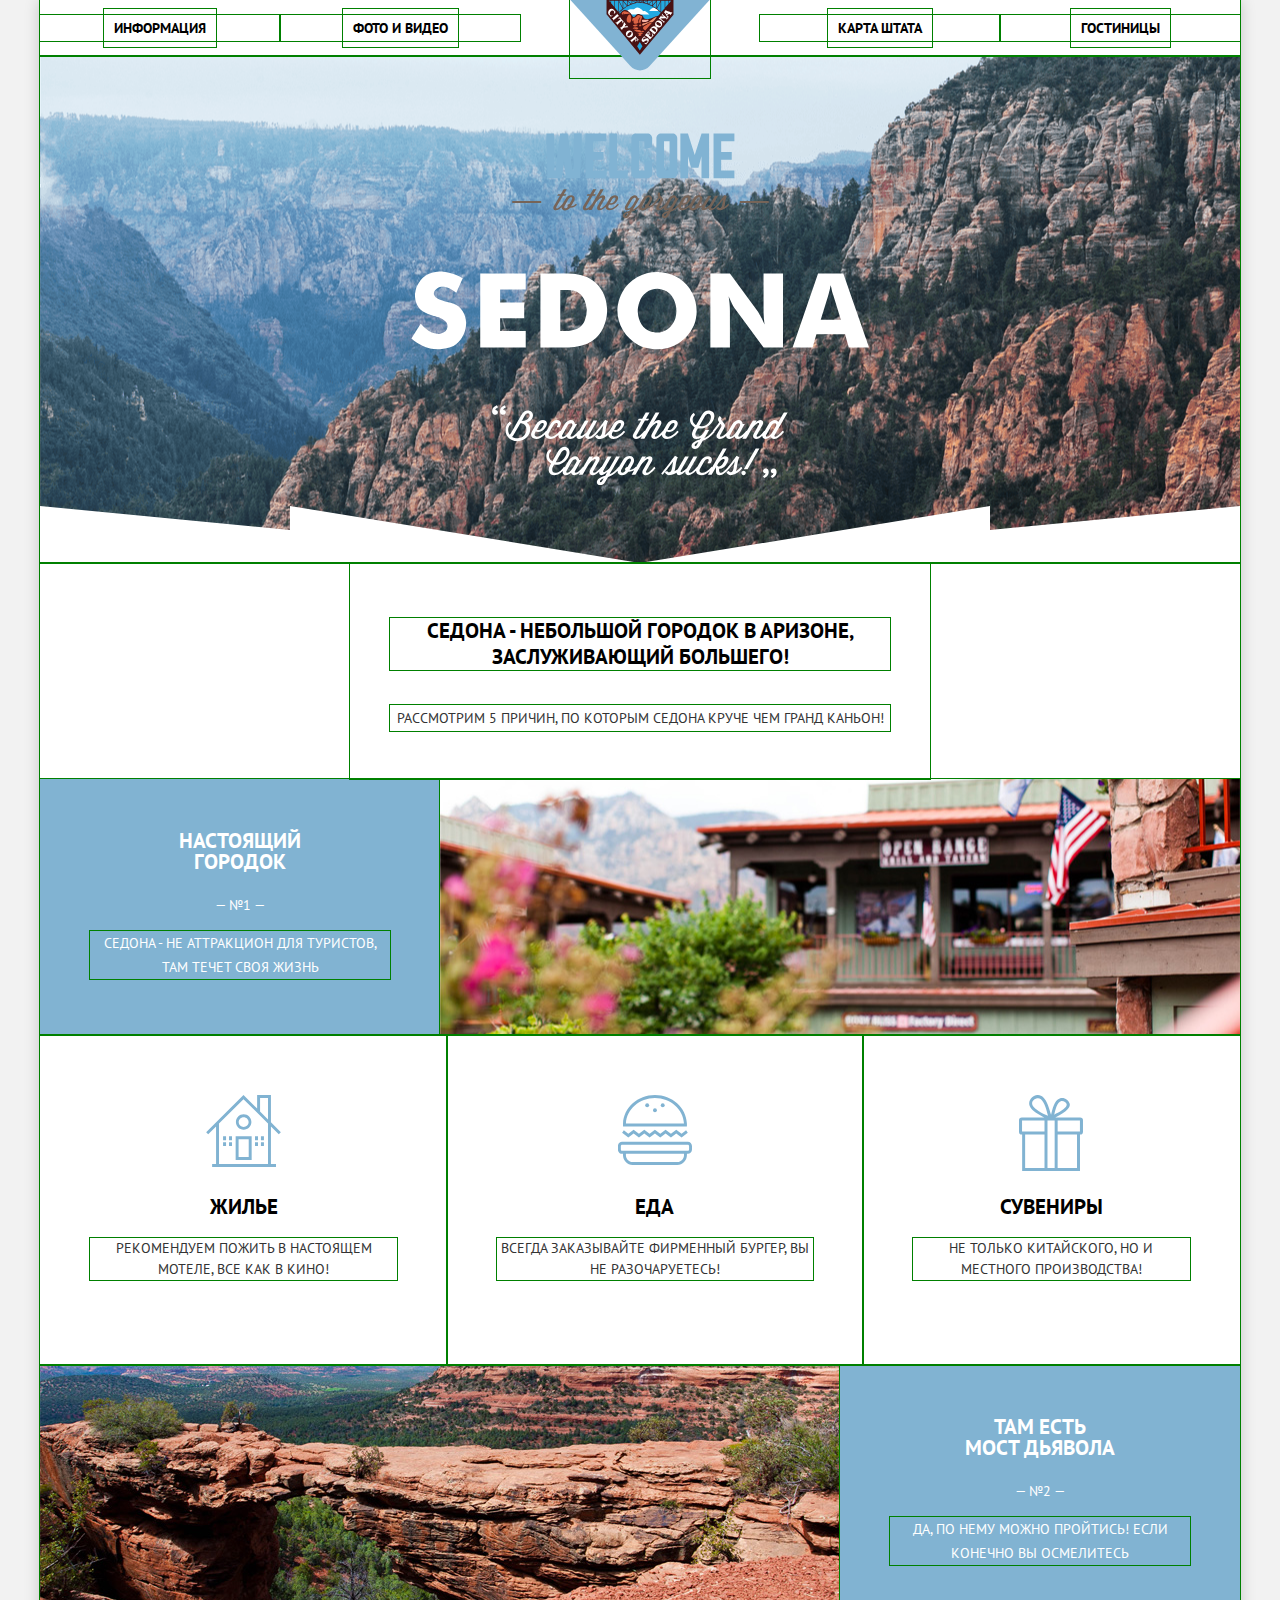
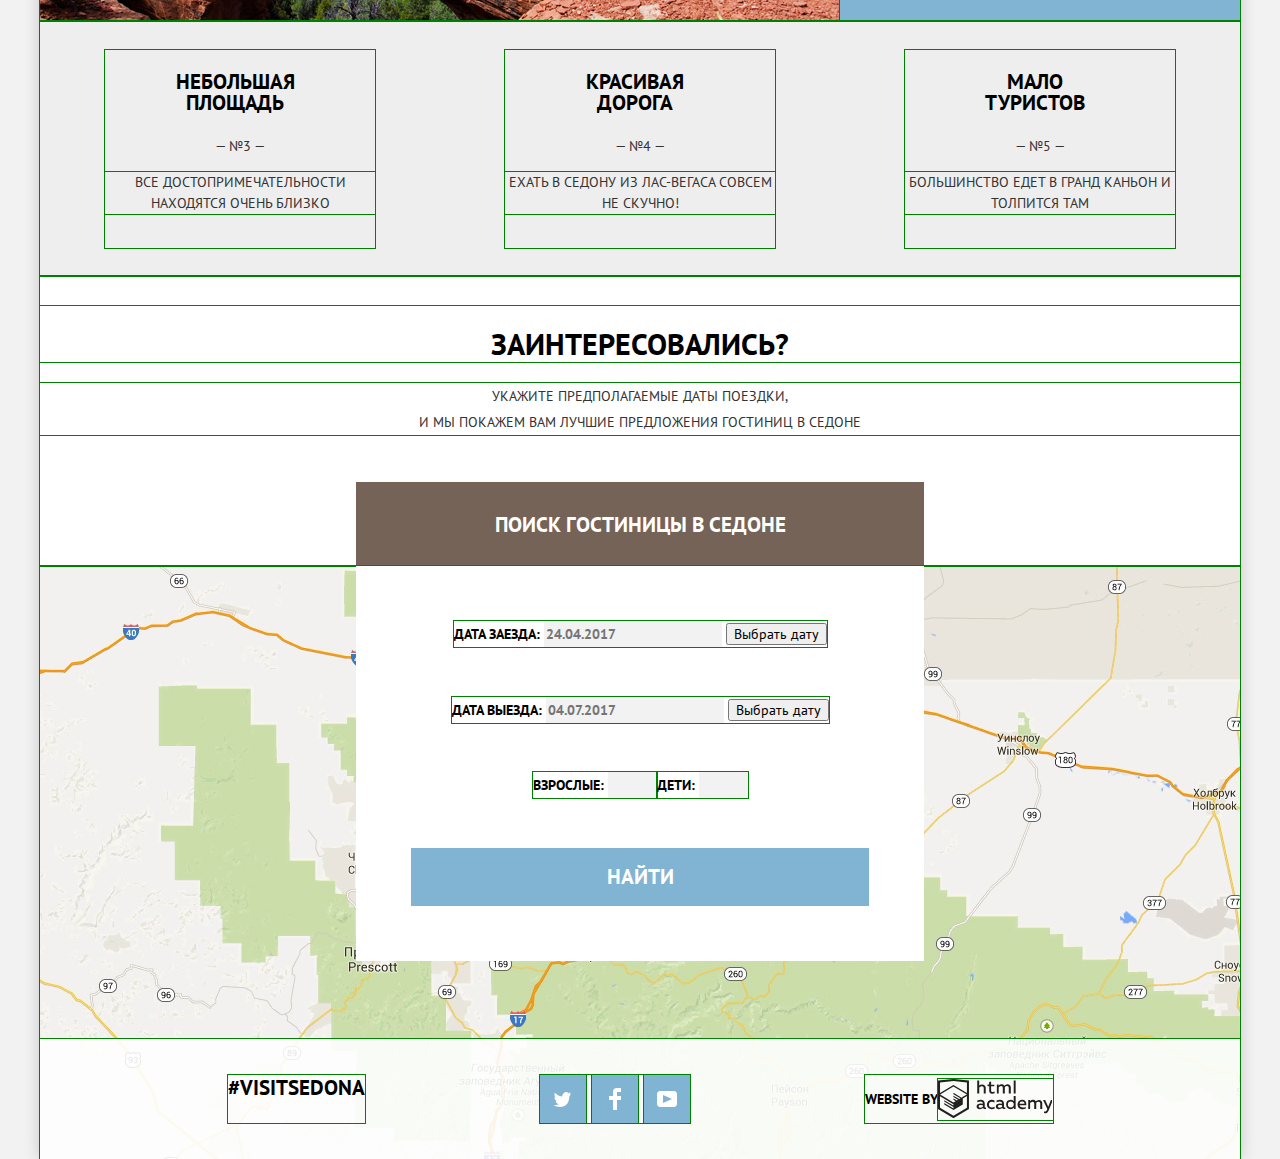
==== commit 12d53a22: "Подгонка мелких деталей на главной странице. Очистила код от лишних элементов. Допилила иконки социа" ====
--- a/index.html
+++ b/index.html
@@ -9,31 +9,21 @@
   </head>
   <body>
     <div class="wrapper">
-
       <header class="main-header">
         <nav>
           <a class="main-header-logo">
             <img src="img/logo-sedona.svg" width="140" height="72" alt="Логотип Sedona">
           </a>
           <ul class="site-navigation">
-              <li>
-                <a href="#" class="active">Информация</a>
-              </li>
-              <li>
-                <a href="#">Фото и видео</a>
-              </li>
-              <li>
-                <a href="#map-sedona">Карта штата</a>
-              </li>
-              <li>
-                <a href="hotels.html">Гостиницы</a>
-              </li>
+            <li><a href="#">Информация</a></li>
+            <li><a href="#">Фото и видео</a></li>
+            <li><a href="#map-sedona">Карта штата</a></li>
+            <li><a href="hotels.html">Гостиницы</a></li>
           </ul>
         </nav>
       </header>
 
       <main class="container">
-
         <h1 class="visually-hidden">Sedona</h1>
 
         <div class="representation">
@@ -41,44 +31,39 @@
         </div>
 
         <section class="features">
-        <h2 class="visually-hidden">Преимущества</h2>
-
-        <div class="excerpt">
-          <p class="attract">Седона - небольшой городок в Аризоне, заслуживающий большего!</p>
-          <p class="features-offer">Рассмотрим 5 причин, по которым Седона круче чем Гранд Каньон!</p>
-        </div>
-
-        <div class="features-max-decorate first-reason">
-          <div class="first-reason-text">
-            <h3>Настоящий городок</h3>
-            <span>— №1 —</span>
-            <p>Седона - не аттракцион для туристов, там течет своя жизнь</p>
+          <h2 class="visually-hidden">Преимущества</h2>
+          <div class="excerpt">
+            <p class="attract">Седона - небольшой городок в Аризоне, заслуживающий большего!</p>
+            <p class="features-offer">Рассмотрим 5 причин, по которым Седона круче чем Гранд Каньон!</p>
           </div>
-          <div class="first-reason-img">
+          <div class="features-max-decorate first-reason">
+            <div class="first-reason-text">
+              <h3>Настоящий <br/>городок</h3>
+              <span>— №1 —</span>
+              <p>Седона - не аттракцион для туристов, там течет своя жизнь</p>
+            </div>
+            <div class="first-reason-img">
+            </div>
           </div>
-        </div>
-        
-        <ul class="offers-list">
+          <ul class="offers-list">
             <li class="offers-item offers-item-home">
               <h3>Жилье</h3>
               <p>Рекомендуем пожить в настоящем мотеле, все как в кино!</p>
             </li>
-  
             <li class="offers-item offers-item-food">
               <h3>Еда</h3>
               <p>Всегда заказывайте фирменный бургер, вы не разочаруетесь!</p>
             </li>
-  
             <li class="offers-item offers-item-souvenir">
               <h3>Сувениры</h3>
               <p>Не только китайского, но и местного производства!</p>
             </li>
           </ul>
-          </section>
+        </section>
 
         <div class="features-max-decorate second-reason">
           <div class="second-reason-text">
-            <h3>Там есть мост Дьявола</h3>
+            <h3>Там есть <br/>мост Дьявола</h3>
             <span>— №2 —</span>
             <p>Да, по нему можно пройтись! Если конечно вы осмелитесь</p>
           </div>
@@ -87,17 +72,17 @@
         </div>
 
         <div class="features-min-decorate">
-          <div class="third-reason">
+          <div class="small-reason-block">
             <h3>Небольшая площадь</h3>
             <span>— №3 —</span>
             <p>Все достопримечательности находятся очень близко</p>
           </div>
-          <div class="fourth-reason">
+          <div class="small-reason-block">
             <h3>Красивая дорога</h3>
             <span>— №4 —</span>
             <p>Ехать в Седону из Лас-Вегаса совсем не скучно!</p>
           </div>
-          <div class="fifth-reason">
+          <div class="small-reason-block">
             <h3>Мало туристов</h3>
             <span>— №5 —</span>
             <p>Большинство едет в Гранд Каньон и толпится там</p>
@@ -110,40 +95,36 @@
           <button class="hotel-search-button">Поиск гостиницы в Седоне</button>
         </div>
 
-          <section class="hotel-form">
-            <h2 class="visually-hidden">Поиск гостиницы</h2>     
-            <form class="search-form" method="get" action="https://echo.htmlacademy.ru">
-              <div class="date-search-form">
-                <label for="date-of-arrival">Дата заезда:</label>
-                <input type="text" name="date-of-arrival" id="date-of-arrival" placeholder="24.04.2017">
-                <button type="button">Выбрать дату</button>
+        <section class="hotel-form">
+          <h2 class="visually-hidden">Поиск гостиницы</h2>     
+          <form class="search-form" method="get" action="https://echo.htmlacademy.ru">
+            <div class="date-search-form">
+              <label for="date-of-arrival">Дата заезда:</label>
+              <input type="text" name="date-of-arrival" id="date-of-arrival" placeholder="24.04.2017">
+              <button type="button">Выбрать дату</button>
+            </div>
+            <div class="date-search-form">
+              <label for="date-of-departure">Дата выезда:</label>
+              <input type="text" name="date" id="date-of-departure" placeholder="04.07.2017">
+              <button type="button">Выбрать дату</button>
+            </div>
+            <div class="number-search-wrapper">
+              <div class="number-search-form">
+                <label for="adult">Взрослые:</label>
+                <input type="number" min="1" max="10" step="1" id="adult">
+              </div>          
+              <div class="number-search-form">
+                <label for="child">Дети:</label>
+                <input type="number" min="1" max="10" step="1" id="child">
               </div>
+            </div>
+            <button type="submit" class="filter-button">Найти</button>
+          </form>
+        </section>
 
-              <div class="date-search-form">
-                <label for="date-of-departure">Дата выезда:</label>
-                <input type="text" name="date" id="date-of-departure" placeholder="04.07.2017">
-                <button type="button">Выбрать дату</button>
-              </div>
-              
-              <div class="number-search-wrapper">
-                <div class="number-search-form">
-                  <label for="adult">Взрослые:</label>
-                  <input type="number" min="1" max="10" step="1" id="adult">
-                </div>          
-                
-                <div class="number-search-form">
-                  <label for="child">Дети:</label>
-                  <input type="number" min="1" max="10" step="1" id="child">
-                </div>
-              </div>
-              <button type="submit" class="filter-button button">Найти</button>
-            </form>
-          </section>
-
-          <section class="map" id="map-sedona">
-            <h2 class="visually-hidden">Карта штата</h2>
-          </section>
-
+        <section class="map" id="map-sedona">
+          <h2 class="visually-hidden">Карта штата</h2>
+        </section>
       </main>
 
       <footer class="main-footer footer-position">
@@ -151,16 +132,25 @@
         #visitsedona
         </p>
         <div class="footer-social">
-          <ul>
-            <li><a class="social-button" href="#">Твиттер</a></li>
-            <li><a class="social-button" href="#">Фейсбук</a></li>
-            <li><a class="social-button" href="#">Ютуб</a></li>
+          <ul class="footer-social-list">
+            <li><a class="social-button" href="#"><span class="visually-hidden">Твиттер</span>
+              <svg xmlns="http://www.w3.org/2000/svg" xmlns:xlink="http://www.w3.org/1999/xlink" width="17" height="15" viewBox="0 0 17 15">
+                <path d="M10.95.144c1.685-.496 2.984.27 3.577 1.179.673-.231 1.331-.481 2.011-.708a2.345 2.345 0 0 1-.857 1.768c.685.17 1.304-.491 1.304-.491-.169 1-1.006 1.788-1.563 2.024-.231 6.75-3.175 11.217-10.077 11.082h-.446c-.41 0-4.164-.46-4.898-1.887 2.271.196 3.893-.422 4.693-1.177-.96-.3-2.679-.477-2.979-2.95.349.106.564.228 1.19.119C1.705 8.247.374 7.53.448 5.33c.285.328 1.067.536 1.34.472C1.085 5.561-.182 2.442.894.85c1.818 1.854 3.735 3.606 7.152 3.773C8.254 2.33 9.183.793 10.95.144z" fill="#ffffff"></path></svg>
+            </a></li>
+            <li><a class="social-button" href="#"><span class="visually-hidden">Фейсбук</span>
+              <svg xmlns="http://www.w3.org/2000/svg" width="12" height="22" viewBox="0 0 12 22">
+                <path d="M12 4V0H8a4 4 0 0 0-4 4v4H0v4h4v10h4V12h4V8H8V4h4z" fill="#ffffff"></path></svg>
+            </a></li>
+            <li><a class="social-button" href="#"><span class="visually-hidden">Ютуб</span>
+              <svg xmlns="http://www.w3.org/2000/svg" xmlns:xlink="http://www.w3.org/1999/xlink" width="20" height="16" viewBox="0 0 20 16"><path d="M17 0H3C1.35 0 0 1.35 0 3v10c0 1.65 1.35 3 3 3h14c1.65 0 3-1.35 3-3V3c0-1.65-1.35-3-3-3zM6.027 11.998V4.002L15.014 8l-8.987 3.998z" fill="#ffffff"></path></svg>
+            </a></li>
           </ul>
         </div>
         <p class="footer-copyright">
           <b>website by</b>
           <a class="button" href="https://htmlacademy.ru/">
-            <img src="img/logo-htmlacademy.svg" width="115" height="41" alt="HTML Academy site">
+            <span class="visually-hidden">HTML Academy site</span>
+            <svg xmlns="http://www.w3.org/2000/svg" viewBox="0 0 108.08 36.85"><path d="M44.61,26.88a2,2,0,0,0,.55-0.1v1.33a3.25,3.25,0,0,1-1.18.21,1.67,1.67,0,0,1-1.67-1,4.84,4.84,0,0,1-3.14,1.08c-1.51,0-2.91-.83-2.91-2.55,0-2.13,2-2.79,3.71-2.79a11.08,11.08,0,0,1,2.17.25v-0.3c0-1-.76-1.77-2.19-1.77a7.42,7.42,0,0,0-3,.64v-1.7a10.21,10.21,0,0,1,3.19-.55c2.36,0,3.81,1.12,3.81,3.65v3a0.54,0.54,0,0,0,.49.59h0.17Zm-6.44-1.13A1.35,1.35,0,0,0,39.63,27h0.11a3.39,3.39,0,0,0,2.41-1V24.58a9.72,9.72,0,0,0-1.81-.21c-1,0-2.16.33-2.16,1.38h0Zm12.36-6.11a5,5,0,0,1,2.57.64V22a4.08,4.08,0,0,0-2.3-.7,2.75,2.75,0,1,0,0,5.49,5,5,0,0,0,2.43-.64v1.71a6.27,6.27,0,0,1-2.76.57A4.21,4.21,0,0,1,46,24.51q0-.21,0-0.41a4.32,4.32,0,0,1,4.18-4.46h0.38Zm12.17,7.24a2,2,0,0,0,.55-0.1v1.33a3.25,3.25,0,0,1-1.18.21,1.67,1.67,0,0,1-1.67-1,4.84,4.84,0,0,1-3.14,1.08c-1.51,0-2.91-.83-2.91-2.55,0-2.13,2-2.79,3.71-2.79a11.08,11.08,0,0,1,2.17.25v-0.3c0-1-.76-1.77-2.19-1.77a7.42,7.42,0,0,0-3,.64v-1.7a10.21,10.21,0,0,1,3.19-.55c2.36,0,3.81,1.12,3.81,3.65v3a0.54,0.54,0,0,0,.49.59h0.17Zm-6.44-1.13A1.35,1.35,0,0,0,57.73,27h0.11a3.39,3.39,0,0,0,2.41-1V24.58a9.72,9.72,0,0,0-1.81-.21c-1.06,0-2.16.33-2.16,1.38h0ZM73,16V28.2H71.35V26.88a3.88,3.88,0,0,1-3.19,1.54,4.4,4.4,0,0,1,0-8.78,3.81,3.81,0,0,1,3,1.3V16H73Zm-4.53,5.22a2.76,2.76,0,1,0,0,5.52A2.86,2.86,0,0,0,71.15,25V23A2.91,2.91,0,0,0,68.49,21.27ZM79,19.64c3.31,0,4.46,2.68,3.92,5.09H76.7c0.21,1.5,1.67,2.11,3.19,2.11a6.11,6.11,0,0,0,2.64-.59v1.6a7.14,7.14,0,0,1-3,.57C77,28.42,74.78,27,74.78,24a4.18,4.18,0,0,1,4-4.39H79Zm0.09,1.54a2.28,2.28,0,0,0-2.44,2.1v0.06H81.3A2,2,0,0,0,79.13,21.18Zm5.73,7V19.87h1.65v1a3.81,3.81,0,0,1,2.78-1.27A2.86,2.86,0,0,1,91.89,21a4.12,4.12,0,0,1,2.91-1.33A3.06,3.06,0,0,1,98,23V28.2h-1.9V23.05a1.59,1.59,0,0,0-1.42-1.75H94.42a2.8,2.8,0,0,0-2.07,1.12V28.2h-1.9V23.05A1.59,1.59,0,0,0,89,21.31H88.8a3,3,0,0,0-2.21,1.29v5.63H84.86Zm21.31-8.33h1.9l-3.91,9.46c-0.9,2.17-2.09,2.86-3.35,2.86a4.76,4.76,0,0,1-1.1-.14V30.46a2.86,2.86,0,0,0,.85.12c0.9,0,1.58-.64,2.07-1.9l0.17-.42-4-8.4h2l2.86,6.29ZM38.73,1.46V6.22a3.81,3.81,0,0,1,2.7-1.14,3.25,3.25,0,0,1,3.44,3.4v5.15H43V8.72a1.81,1.81,0,0,0-1.61-2h-0.3a2.93,2.93,0,0,0-2.32,1.39v5.52h-1.9V1.46h1.9ZM49.94,2.31v3h3V6.91h-3v3.81c0,1.1.5,1.46,1.58,1.46a4.49,4.49,0,0,0,1.69-.33v1.6A6.8,6.8,0,0,1,51,13.8a2.55,2.55,0,0,1-2.86-2.74V6.89H46.58V5.26h1.5V2.74Zm5.4,11.31V5.28H57v1A3.81,3.81,0,0,1,59.77,5a2.86,2.86,0,0,1,2.6,1.33A4.12,4.12,0,0,1,65.28,5,3.06,3.06,0,0,1,68.44,8.4v5.21h-1.9V8.46a1.59,1.59,0,0,0-1.42-1.75H64.89a2.8,2.8,0,0,0-2.07,1.12v5.78h-1.9V8.46A1.59,1.59,0,0,0,59.5,6.71H59.27A3,3,0,0,0,57.06,8v5.63H55.34ZM71.17,1.45H73V13.6H71.17V1.45ZM14.71,0H14.55L0,1.54V28.21l14.55,8.66,14.55-8.66V1.54Zm12.5,27.1L14.55,34.64,1.9,27.12V16.18l12.59,7.5V25L5.86,19.9v1.31l8.68,5.21v1.39L5.87,22.65V24l8.68,5.21,8.75-5.24V18.31L27.2,16V27.12Zm0-12.53-3.48,2-1.6,1L14.51,13v1.31L21,18.23H21l-0.14.09-1,.54-5.37-3.2V17l4.24,2.52-1,.67-3.2-1.9v1.31l2.1,1.24L14.5,22.1,2,14.65,14.51,7.11Zm0-1.32L14.49,5.76,1.91,13.25v-10L14.56,1.92,27.21,3.25v10h0Z" transform="translate(0 -0.02)" fill="#231f20"></path></svg>
           </a>
         </p>
       </footer>
--- a/css/style.css
+++ b/css/style.css
@@ -11,13 +11,20 @@
     box-sizing: border-box;
 }
 
-.visually-hidden {
+a {
+    text-decoration: none;
+}
+
+.visually-hidden:not(:focus):not(:active),
+input[type="checkbox"].visually-hidden,
+input[type="radio"].visually-hidden {
     position: absolute;
     width: 1px;
     height: 1px;
     margin: -1px;
     border: 0;
     padding: 0;
+    white-space: nowrap;
     clip: rect(0 0 0 0);
     overflow: hidden;
 }
@@ -26,410 +33,18 @@
 .wrapper-hotel {
     width: 1200px;
     margin: 0 auto;
-    background-color: #ffffff;
     position: relative;
     box-shadow: 0 0 15px 0 rgba(0, 1, 1, 0.2);
 }
 
-a {
-    text-decoration: none;
-}
-
-.site-navigation a {
-    font-size: 14px;
-    line-height: 26px;
-    font-weight: 700;
-    color: #000000;
+.wrapper {
     background-color: #ffffff;
 }
-
-.site-navigation {
-    list-style: none;
-}
-
-.site-navigation a:hover {
-    color: #81b3d2;
-}
-
-.site-navigation a:active {
-    color: #766357;
-}
-
-.site-navigation a:focus {
-    color: rgba(0, 0, 0, 0.3);
-}
-
-.representation {
-    background-color: #f2f2f2;
-    background-image: url("../img/sedona-background-photo.png");
-    background-repeat: no-repeat;
-    background-position: center;
-    text-align: center;
-}
-
-.representation::after {
-    background: url("../img/polygon.svg") no-repeat bottom;
-    position: absolute;
-    z-index: 1;
-}
-
-.excerpt,
-.excerpt-end {
-    text-align: center;
-}
-
-.attract {
-    font-size: 21px;
-    line-height: 26px;
-    font-weight: 700;
-}
-
-.features-offer,
-.features-offer-end {
-    font-size: 14px;
-    line-height: 26px;
-    color: #333333;
-}
-
-.first-reason-text {
-    color: #ffffff;
-    background-color: #81b3d2;
-    text-align: center;
-
-}
-.first-reason-text h3 {
-    font-size: 21px;
-    line-height: 21px;
-    font-weight: 700;
-
-}
-
-.first-reason-text span,
-.first-reason-text p {
-    font-size: 14px;
-    line-height: 21px;
-}
-
-.offers-list {
-    list-style: none;
-    text-align: center;
-}
-
-.offers-item h3{
-    font-size: 21px;
-    line-height: 21px;
-    font-weight: 700;
-    color: #000000;
-}
-
-.offers-item p {
-    font-size: 14px;
-    line-height: 21px;
-    color: #333333;
-}
-
-.second-reason-text {
-    color: #ffffff;
-    background-color: #81b3d2;
-    text-align: center;
-
-}
-.second-reason-text h3 {
-    font-size: 21px;
-    line-height: 21px;
-    font-weight: 700;
-}
-
-.second-reason-text span,
-.second-reason-text p {
-    font-size: 14px;
-    line-height: 21px;
-}
-
-.features-min-decorate {
-    background-color: #eeeeee;
-    text-align: center; 
-}
-
-.features-min-decorate h3 {
-    font-size: 21px;
-    line-height: 21px;
-    font-weight: 700;
-    color: #000000; 
-}
-
-.features-min-decorate span,
-.features-min-decorate p {
-    font-size: 14px;
-    line-height: 21px;
-    color: #333333;
-}
-
-.attract-end {
-    font-size: 30px;
-    line-height: 36px;
-    font-weight: 700;
-}
-
-.hotel-search-button {
-    font: inherit;
-    font-size: 21px;
-    line-height: 21px;
-    font-weight: 700;
-    color: #ffffff;
-    text-align: center;
-    vertical-align: middle;
-    text-transform: uppercase;
-    background-color: #766357;
-    border: none;
-}
-
-.hotel-search-button:hover {
-    background-color: #604e43;
-}
-
-.hotel-search-button:focus {
-    background-color: #503e33;
-}
-
-.search-form input,
-.search-form label {
-    font: inherit;
-    font-size: 14px;
-    font-weight: 700;
-    color: #000000;
-    border: none;
-}
-
-.date-search-form input,
-.number-search-form input {
-    background-color: #f2f2f2;
-}
-
-.date-search-form input:hover,
-.number-search-form input:hover {
-    background-color: #ebebeb;
-}
-
-.date-search-form input:focus,
-.number-search-form input:focus {
-    background-color: #ffffff;
-    outline: 2px solid #e5e5e5;
-}
-
-.filter-button {
-    font: inherit;
-    font-size: 21px;
-    line-height: 26px;
-    font-weight: 700;
-    color: #ffffff;
-    text-align: center;
-    vertical-align: middle;
-    text-transform: uppercase;
-    background-color: #81b3d2;
-    border: none;
-}
-
-.filter-button:hover {
-    background-color: #669ec0;
-}
-
-.filter-button:focus {
-    background-color: #5496bd;
-}
-
-.map {
-    background-image: url("../img/map.jpg");
-    width: 100%;
-}
-
-.main-footer {
-    background-color: rgba(254, 254, 254, 0.9)
-}
-
-.footer-hashtag {
-    font-size: 21px;
-    line-height: 26px;
-    font-weight: 700;
-    color: #000000;
-}
-
-.footer-social ul {
-    list-style: none;
-}
-
-.footer-hashtag,
-.footer-social,
-.footer-copyright {
-    text-align: center;
-}
-
-/*стилизация внутренней страницы*/
-.inner-page {
-    color: #000000;
-    background-color: #f2f2f2;
-    font-size: 14px;
-    line-height: 21px;
-    font-weight: 400;
-}
-
-.wrapper-hotel {
-    background-color: #fefefe;
-}
-
-.page-header {
-    background-color: #ffffff;
-}
-
-.filter {
-   background-color: #81b3d3;
-   background-image: url("../img/background-hotel.jpg");
-   background-repeat: no-repeat;
-   background-position: 50% 50%;
-}
-
-.filter fieldset {
-    border: none;
-}
-
-.filter-list,
-.filter-option {
-    list-style: none;
-}
-
-.filter legend {
-    font-size: 16px;
-    font-weight: 700;
-    color: #ffffff;
-    text-align: center;
-}
-
-.filter-option label {
-    color: #ffffff;
-    text-align: center;
-}
-
-.filter-list {
-    text-align: center;
-}
-
-.filter-button-hotels {
-    font: inherit;
-    font-size: 14px;
-    line-height: 21px;
-    font-weight: 400;
-    color: #ffffff;
-    text-align: center;
-    vertical-align: middle;
-    text-transform: uppercase;
-    background: transparent;
-    border: 2px solid #ffffff;
-    border-radius: 2px;
-}
-
-.filter-button-hotels:hover,
-.filter-button-hotels:focus {
-    background-color: #ffffff;
-    color: #000000;
-}
-
-.search-amount p {
-    font-size: 21px;
-    line-height: 26px;
-    font-weight: 700;
-    color: #000000;
-}
-
-.search-sorting p {
-    font-size: 12px;
-    line-height: 18px;
-    color: #000000;
-}
-
-.search-sorting-list {
-    list-style: none;
-}
-
-.search-sorting-list li {
-    font-size: 12px;
-    line-height: 18px;
-    color: rgba(0, 0, 0, 0.3);
-    border-bottom: 1px #81b3d2 dotted;
-}
-
-.search-sorting-list li:active {
-    color: #81b3d2;
-    border-bottom: none;
-}
-
-.search-sorting-list li:focus {
-    color: #000000;
-    border-bottom: none;
-}
-
-.search-sorting-list li:hover {
-    color: #81b3d2;
-}
-
-.search-result-item h4 {
-    font-size: 21px;
-    line-height: 26px;
-    font-weight: 700;
-}
-
-.search-result-item h4:hover {
-    color: #81b3d2;
-}
-
-.search-result-item h4:focus {
-    color: rgba(0, 0, 0, 0.3);
-}
-
-.search-result-item p {
-    color: #333333;
-}
-
-.item-more {
-    font-weight: 700;
-    color: #ffffff;
-    background-color: #81b3d2;
-}
-.item-more:hover {
-    background-color: #669ec0;
-}
-
-.item-more:focus {
-    background-color: #5496bd;
-}
-
-.item-reserve {
-    font-weight: 700;
-    color: #ffffff;
-    background-color: #766357;
-}
-
-.item-reserve:hover {
-    background-color: #604e43;
-}
-
-.item-reserve:focus {
-    background-color: #503e33;
-}
-
-.rating-text {
-    color: #666666;
-    background-color: #f2f2f2;
-}
-
-
-
-/*сетки*/
 
 .main-header nav,
 .page-header nav {
     display: flex;
     background-color: #ffffff;
-    width: 1200px;
     min-height: 56px;
 }
 
@@ -441,14 +56,6 @@
     margin-left: -70px;
 }
 
-.site-navigation {
-    display: flex;
-    justify-content: space-between;
-    padding: 0;
-    margin: 0;
-    align-items: center;
-}
-
 .site-navigation li:nth-child(2) {
     margin-right: 240px;
 }
@@ -460,36 +67,85 @@
     text-align: center;
 }
 
+.site-navigation {
+    padding: 0;
+    margin: 0;
+    list-style: none;
+    display: flex;
+    justify-content: space-between;
+    align-items: center;
+}
+
 .site-navigation a {
+    line-height: 26px;
+    font-weight: 700;
+    color: #000000;
+    background-color: #ffffff;
     padding: 10px;
 }
 
+.site-navigation a:hover {
+    color: #81b3d2;
+}
+
+.site-navigation a:active {
+    color: #766357;
+}
+
+.site-navigation a:focus {
+    color: rgba(0, 0, 0, 0.3);
+}
+
 .representation {
-    display: flex;
-    min-height: 515px;
+    background-image: url("../img/polygon.svg"), url("../img/sedona-background-photo.png");
+    background-repeat: no-repeat, no-repeat;
+    background-position: bottom, center;
+    text-align: center;
+    background-color: #f2f2f2;
+    display: flex;
+    min-height: 507px;
     justify-content: center;
     align-items: center;
 }
 
 .excerpt {
+    text-align: center;
     display: flex;
     flex-direction: column;
     justify-content: center;
-    height: 210px;
+    height: 216px;
+    width: ;
     padding: 60px 40px 60px 40px;
-    box-sizing: border-box;
-    margin-left: 310px;
-    margin-right: 310px;
+    margin: auto 310px;
+}
+
+.excerpt-end {
+    text-align: center;
+    display: flex;
+    flex-direction: column;
+    height: 290px;
+}
+
+.attract {
+    font-size: 21px;
+    line-height: 26px;
+    font-weight: 700;
+}
+
+.features-offer,
+.features-offer-end {
+    line-height: 26px;
+    color: #333333;
+}
+
+.features-offer-end {
+    margin: 0;
+    padding: 0;
 }
 
 .first-reason {
     display: flex;
     min-height: 256px;
-}
-
-.first-reason-text {
-    width: 400px;
-    padding: 40px 50px;
 }
 
 .first-reason-img {
@@ -499,46 +155,26 @@
     flex-basis: 800px;
 }
 
-.offers-list {
-    min-height: 330px;
-    list-style: none;
-    padding: 0;
-    margin: 0;
-    display: flex;
-    justify-content: center;
-}
-
-.offers-item {
-    padding: 50px;
-    padding-top: 140px;
-}
-
-.offers-item-home {
-    background-image: url("../img/home.svg");
-    background-repeat: no-repeat;
-    background-position: 50% 60px;
-}
-
-.offers-item-food {
-    background: url("../img/food.svg") no-repeat;
-    background-repeat: no-repeat;
-    background-position: 50% 60px;
-}
-
-.offers-item-souvenir {
-    background: url("../img/souvenir.svg") no-repeat;
-    background-repeat: no-repeat;
-    background-position: 50% 60px;
+.first-reason-text,
+.second-reason-text {
+    color: #ffffff;
+    background-color: #81b3d2;
+    width: 400px;
+    padding: 30px 50px 60px 50px;
+    text-align: center;
+    height: 256px;
+
+}
+.first-reason-text h3,
+.second-reason-text h3 {
+    font-size: 21px;
+    line-height: 21px;
+    font-weight: 700;
 }
 
 .second-reason {
     display: flex;
     min-height: 256px;
-}
-
-.second-reason-text {
-    width: 400px;
-    padding: 40px 50px;
 }
 
 .second-reason-img {
@@ -549,38 +185,118 @@
     order: -1;
 }
 
+.offers-list {
+    list-style: none;
+    min-height: 330px;
+    padding: 0;
+    margin: 0;
+    display: flex;
+    width: 1200px;
+    justify-content: center;
+}
+
+.offers-item {
+    text-align: center;
+    padding: 50px;
+    padding-top: 140px;
+}
+
+.offers-item h3{
+    font-size: 21px;
+    line-height: 21px;
+    font-weight: 700;
+    color: #000000;
+}
+
+.offers-item p {
+    line-height: 21px;
+    color: #333333;
+}
+
+.offers-item-home {
+    background-image: url("../img/home.svg");
+    background-repeat: no-repeat;
+    background-position: 50% 60px;
+}
+
+.offers-item-food {
+    background: url("../img/food.svg") no-repeat;
+    background-repeat: no-repeat;
+    background-position: 50% 60px;
+}
+
+.offers-item-souvenir {
+    background: url("../img/souvenir.svg") no-repeat;
+    background-repeat: no-repeat;
+    background-position: 50% 60px;
+}
+
 .features-min-decorate {
+    background-color: #eeeeee;
+    text-align: center; 
     display: flex;
     justify-content: space-around;
     align-items: center;
     min-height: 255px;
 }
 
-.features-min-decorate div {
-    width: 260px;
-}
-
-.excerpt-end {
-    display: flex;
-    flex-direction: column;
-    height: 290px;
+.small-reason-block h3 {
+    font-size: 21px;
+    line-height: 21px;
+    font-weight: 700;
+    color: #000000; 
+    width: 150px;
+    padding-left: 55px;
+}
+
+.features-min-decorate span,
+.features-min-decorate p {
+    font-size: 14px;
+    line-height: 21px;
+    color: #333333;
+}
+
+.small-reason-block {
+    width: 270px;
+    padding-bottom: 20px;
 }
 
 .attract-end {
+    font-size: 30px;
+    line-height: 36px;
+    font-weight: 700;
     padding-top: 20px;
     margin-bottom: 21px;
 }
 
-.features-offer-end {
-    margin: 0;
-    padding: 0;
-}
-
 .hotel-search-button {
-    margin-top: 44px;
+    font: inherit;
+    font-size: 21px;
+    line-height: 21px;
+    font-weight: 700;
+    color: #ffffff;
+    text-align: center;
+    vertical-align: middle;
+    text-transform: uppercase;
+    background-color: #766357;
+    border: none;
+    margin-top: 47px;
     margin-left: 316px;
     width: 568px;
     height: 86px;
+}
+
+.hotel-search-button:hover {
+    background-color: #604e43;
+}
+
+.hotel-search-button:focus {
+    background-color: #503e33;
+}
+
+.hotel-form {
+    position: relative;
+    z-index: 30;
 }
 
 .search-form {
@@ -593,76 +309,79 @@
     width: 568px;
     height: 395px;
     box-sizing: border-box;
-}
-
-.number-search-wrapper {
-    display: flex;
-}
-
-.filter-button {
-    width: 458px;
-    height: 58px;
-}
-
-.main-footer {
-    display: flex;
-    justify-content: space-around;
-    padding: 0;
-    margin: 0;
-}
-
-.footer-hashtag {
-    width: 200px;
-    height: 80px;
-    padding-top: 25px;
-}
-
-.footer-social {
-    width: 200px;
-    height: 80px;
-    margin: 0;
-    padding: 0;
-    margin-top: 20px;
-}
-
-.footer-copyright {
-    display: flex;
-    justify-content: space-between;
-    align-items: center;
-    width: 200px;
-    height: 80px;
-    padding-top: 5px;
-    flex-wrap: wrap;
-}
-
-.footer-social ul {
-    display: flex;
-    justify-content: space-between;
-    align-items: center;
-    padding-left: 0px;
-}
-
-.hotel-form {
-    position: relative;
-    z-index: 30;
-}
-
-.search-form {
     position: absolute;
     background-color: #ffffff;
     left: 316px;
 }
 
+.search-form input,
+.search-form label {
+    font: inherit;
+    font-weight: 700;
+    border: none;
+}
+
+.date-search-form input,
+.number-search-form input {
+    background-color: #f2f2f2;
+}
+
+.date-search-form input:hover,
+.number-search-form input:hover {
+    background-color: #ebebeb;
+}
+
+.date-search-form input:focus,
+.number-search-form input:focus {
+    background-color: #ffffff;
+    outline: 2px solid #e5e5e5;
+}
+
+.number-search-wrapper {
+    display: flex;
+}
+
+.filter-button {
+    font: inherit;
+    font-size: 21px;
+    line-height: 26px;
+    font-weight: 700;
+    color: #ffffff;
+    text-transform: uppercase;
+    background-color: #81b3d2;
+    border: none;
+    padding: 0;
+    width: 458px;
+    height: 58px;
+}
+
+.filter-button:hover {
+    background-color: #669ec0;
+}
+
+.filter-button:focus {
+    background-color: #5496bd;
+}
+
 .wrapper-map {
     position: relative;
     min-height: 593px;
 }
 
 .map {
+    background-image: url("../img/map.jpg");
+    background-repeat: no-repeat;
+    width: 100%;
     position: relative;
-    z-index: 20;
-    top: 0;
     min-height: 593px;
+}
+
+.main-footer {
+    background-color: rgba(254, 254, 254, 0.9);
+    display: flex;
+    justify-content: space-around;
+    text-align: center;
+    min-height: 120px;
 }
 
 .footer-position {
@@ -670,53 +389,255 @@
     z-index: 30;
     bottom: 0;
     min-width: 1200px;
-}
-
-/* Сетки Hotels */
+    padding: 36px 100px;
+    box-sizing: border-box;
+}
+
+.footer-hashtag {
+    font-size: 21px;
+    line-height: 26px;
+    font-weight: 700;
+    color: #000000;
+    padding: 0;
+    margin: 0;
+}
+
+.footer-social {
+    margin: 0;
+    padding: 0;
+}
+
+.footer-social ul {
+    display: flex;
+    width: 150px;
+    list-style: none;
+    flex-wrap: wrap;
+    justify-content: space-between;
+    margin: 0 auto;
+    padding: 0;
+}
+
+.social-button {
+    display: flex;
+    align-items: center;
+    justify-content: center;
+    width: 46px;
+    height: 48px;
+    background-color: #81b3d2;
+    padding: 0;
+    margin: 0;
+}
+
+.social-button:hover {
+    background-color: #669ec0;
+}
+
+.social-button:focus {
+  background-color: #5496bd;
+}
+
+.social-button:focus path {
+    fill: #88b6d1;
+}
+
+.button {
+    width: 115px;
+    height: 41px;
+}
+
+.button:hover path {
+    fill: #81b3d2;
+}
+
+.button:focus path {
+    fill: #bdbbbc;
+}
+
+.footer-copyright {
+    display: flex;
+    justify-content: space-between;
+    align-items: center;
+    flex-wrap: wrap;
+    margin: 0;
+}
+
+
+
+
+
+
+/*стилизация внутренней страницы*/
+
+
+.inner-page {
+    font-size: 14px;
+    line-height: 21px;
+    font-weight: 400;
+    color: #000000;
+    background-color: #f2f2f2;
+}
+
+.wrapper-hotel {
+    background-color: #fefefe;
+}
+
+.page-header {
+    background-color: #ffffff;
+}
 
 .filter {
-    height: 217px;
+   background-color: #81b3d3;
+   background-image: url("../img/background-hotel.jpg");
+   background-repeat: no-repeat;
+   background-position: 50% 15%;
+       height: 217px;
     display: flex;
     justify-content: space-around;
     padding-top: 30px;
     box-sizing: border-box;
 }
 
+.filter fieldset {
+    border: none;
+    padding: 0;
+    margin: 0;
+}
+
+.filter-list,
+.filter-option {
+    list-style: none;
+}
+
+.filter legend {
+    font-size: 16px;
+    font-weight: 700;
+    color: #ffffff;
+    text-align: center;
+}
+
+.filter-option label {
+    color: #ffffff;
+    text-align: center;
+}
+
 .filter-list {
+    text-align: center;
+    padding-left: 0;
+    margin: 0;
+}
+
+.filter-button-hotels {
+    font: inherit;
+    font-size: 14px;
+    line-height: 21px;
+    font-weight: 400;
+    color: #ffffff;
+    text-align: center;
+    vertical-align: middle;
+    text-transform: uppercase;
+    background: transparent;
+    border: 2px solid #ffffff;
+    border-radius: 2px;
+}
+
+.filter-button-hotels:hover,
+.filter-button-hotels:focus {
+    background-color: #ffffff;
+    color: #000000;
+}
+
+.search-amount p {
+    font-size: 21px;
+    line-height: 26px;
+    font-weight: 700;
+}
+
+.search-amount {
+    width: 150px;
+}
+
+.search-sorting p {
+    font-size: 12px;
+    line-height: 18px;
+}
+
+.search-sorting-list {
+    list-style: none;
+    display: flex;
     padding-left: 0;
     margin-top: 0;
     margin-bottom: 0;
 }
 
-fieldset {
-    padding: 0;
-    margin: 0;
-}
-
-.search-result-unit {
-    display: flex;
-    height: 87px;
-}
-
-.search-amount {
-    width: 150px;
-}
-
-.search-sorting {
-    display: flex;
-
-}
-
-.search-sorting-list {
-    display: flex;
-    padding-left: 0;
-    margin-top: 0;
-    margin-bottom: 0;
-}
-
 .search-sorting-list li {
-    border-bottom-width: 0;
-    width: 90px;
+    font-size: 12px;
+    line-height: 18px;
+    color: rgba(0, 0, 0, 0.3);
+    border-bottom: 1px #81b3d2 dotted;
+}
+
+.search-sorting-list li:active {
+    color: #81b3d2;
+    border-bottom: none;
+}
+
+.search-sorting-list li:focus {
+    color: #000000;
+    border-bottom: none;
+}
+
+.search-sorting-list li:hover {
+    color: #81b3d2;
+}
+
+.search-result-item h4 {
+    font-size: 21px;
+    line-height: 26px;
+    font-weight: 700;
+}
+
+.search-result-item h4:hover {
+    color: #81b3d2;
+}
+
+.search-result-item h4:focus {
+    color: rgba(0, 0, 0, 0.3);
+}
+
+.search-result-item p {
+    color: #333333;
+}
+
+.item-more {
+    font-weight: 700;
+    color: #ffffff;
+    background-color: #81b3d2;
+}
+.item-more:hover {
+    background-color: #669ec0;
+}
+
+.item-more:focus {
+    background-color: #5496bd;
+}
+
+.item-reserve {
+    font-weight: 700;
+    color: #ffffff;
+    background-color: #766357;
+}
+
+.item-reserve:hover {
+    background-color: #604e43;
+}
+
+.item-reserve:focus {
+    background-color: #503e33;
+}
+
+.rating-text {
+    color: #666666;
+    background-color: #f2f2f2;
 }
 
 .result-item {
@@ -766,14 +687,141 @@
 }
 
 .page-footer {
-    height: 574px;
+    height: 121px;
     display: flex;
     justify-content: space-between;
     padding: 20px;
 }
+
 
 
 div, section, a, ul, li, p, footer, header, main, fieldset {
     outline: 1px solid green;
     box-sizing: border-box;
-}  +}  
+
+
+
+
+
+
+
+
+
+
+
+
+.filter-range {
+width: 330px;
+color: #ffffff;
+text-transform: uppercase;
+}
+
+.filter-range-title {
+margin-bottom: 9px;
+font-weight: 600;
+font-size: 16px;
+line-height: 21px;
+}
+
+.price-controls {
+position: relative;
+height: 36px;
+margin-bottom: 20px;
+font-size: 0;
+border: 2px solid #ffffff;
+border-radius: 2px;
+}
+
+.price-controls::after {
+content: "";
+position: absolute;
+top: 50%;
+left: 50%;
+width: 2px;
+height: 22px;
+background: #ffffff;
+transform: translate(-50%, -50%);
+}
+
+.price-controls label {
+display: inline-block;
+font-size: 14px;
+line-height: 38px;
+vertical-align: top;
+cursor: pointer;
+}
+
+.price-controls .min-price,
+.price-controls .max-price {
+width: 90px;
+padding-left: 65px;
+}
+
+.price-controls input {
+width: 50px;
+margin: 0;
+color: inherit;
+font: inherit;
+background: none;
+border: none;
+}
+
+.range-controls {
+position: relative;
+margin-bottom: 32px;
+}
+
+.range-controls .scale {
+height: 2px;
+background: rgba(255, 255, 255, 0.3);
+}
+
+.range-controls .bar {
+width: 80%;
+height: 2px;
+background: #ffffff;
+}
+
+.range-toggle {
+position: absolute;
+top: -9px;
+width: 4px;
+height: 4px;
+background: #ababab;
+border: 8px solid #ffffff;
+border-radius: 50%;
+box-shadow: 0 2px 1px 0 rgba(0, 1, 1, 0.2);
+cursor: pointer;
+}
+
+.range-toggle:hover {
+background: #1c4f80;
+}
+
+.range-toggle-min {
+left: 0;
+}
+
+.range-toggle-max {
+left: 80%;
+}
+
+.btn-transparent {
+display: block;
+margin: 0 auto;
+padding: 6px 35px;
+font-size: 14px;
+line-height: 20px;
+color: #ffffff;
+text-transform: uppercase;
+background: transparent;
+border: 2px solid #ffffff;
+border-radius: 2px;
+cursor: pointer;
+}
+
+.btn-transparent:hover {
+color: #000000;
+background: #ffffff;
+}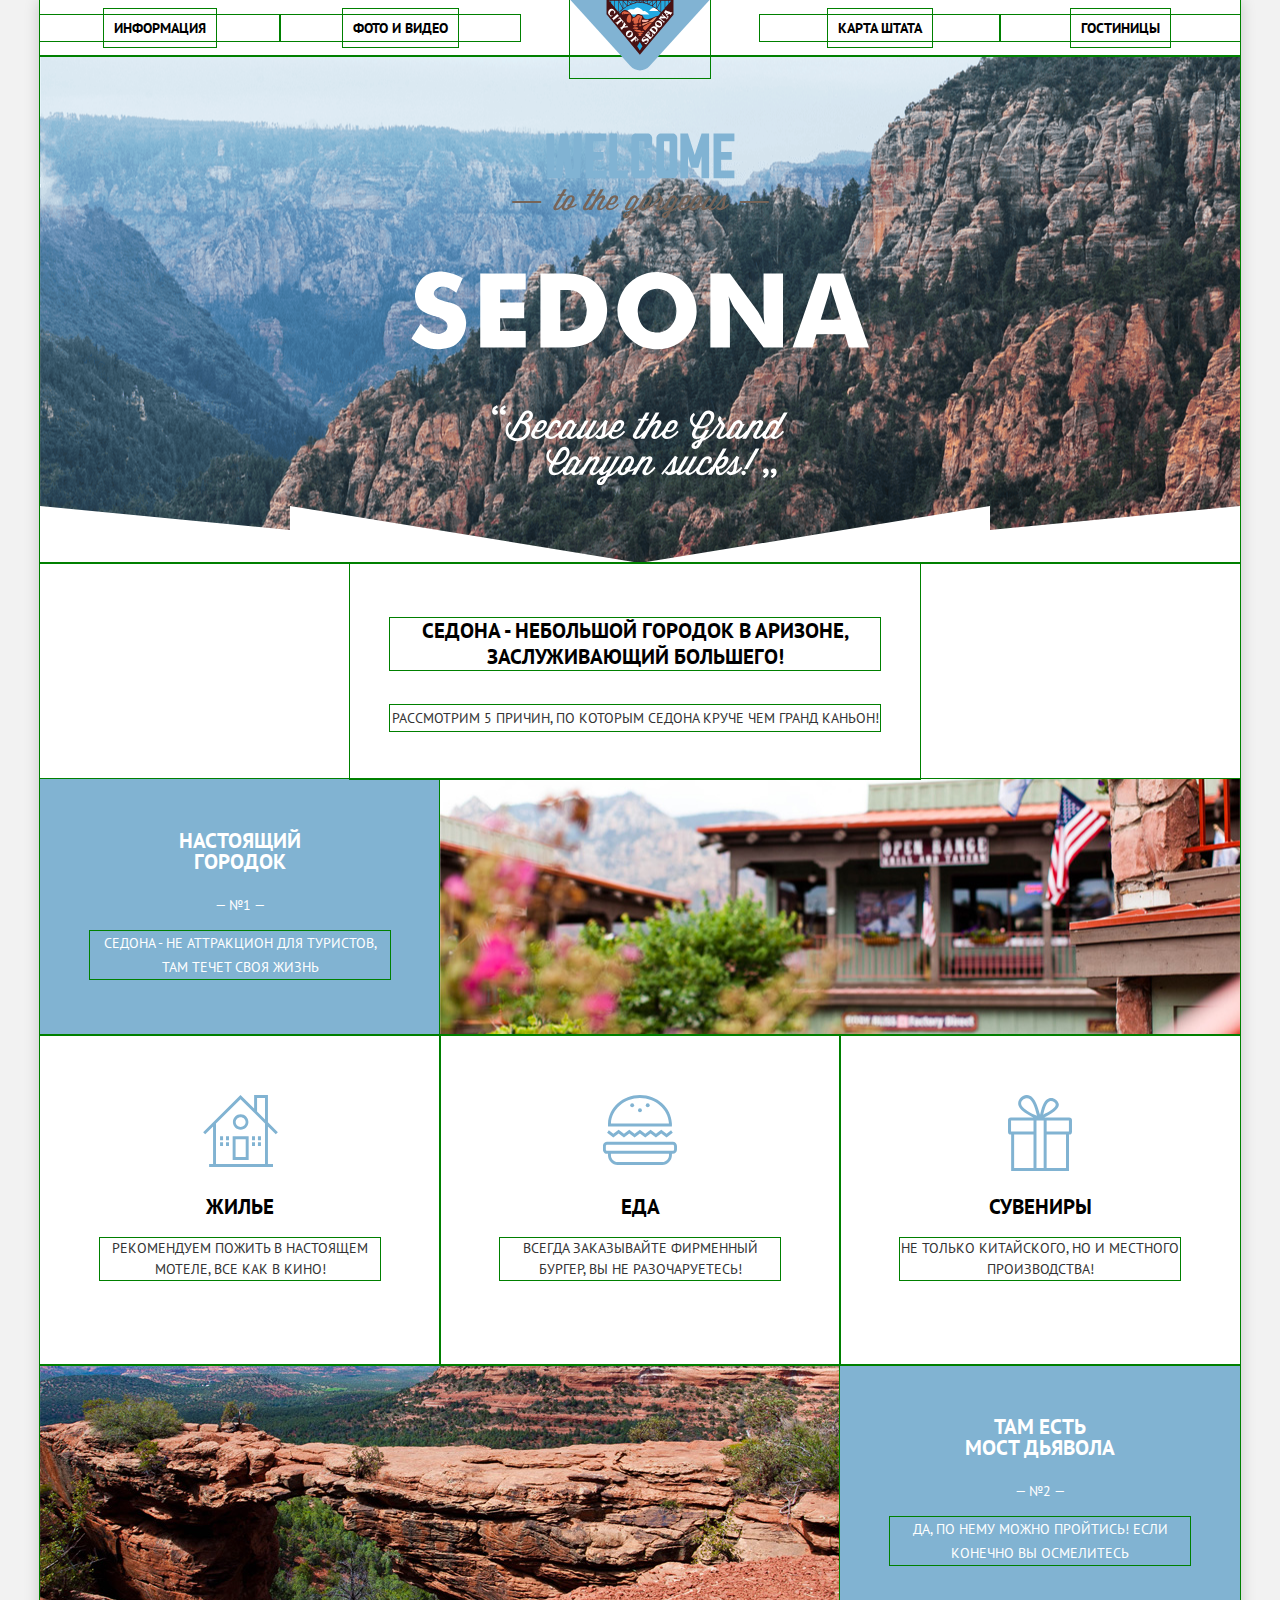
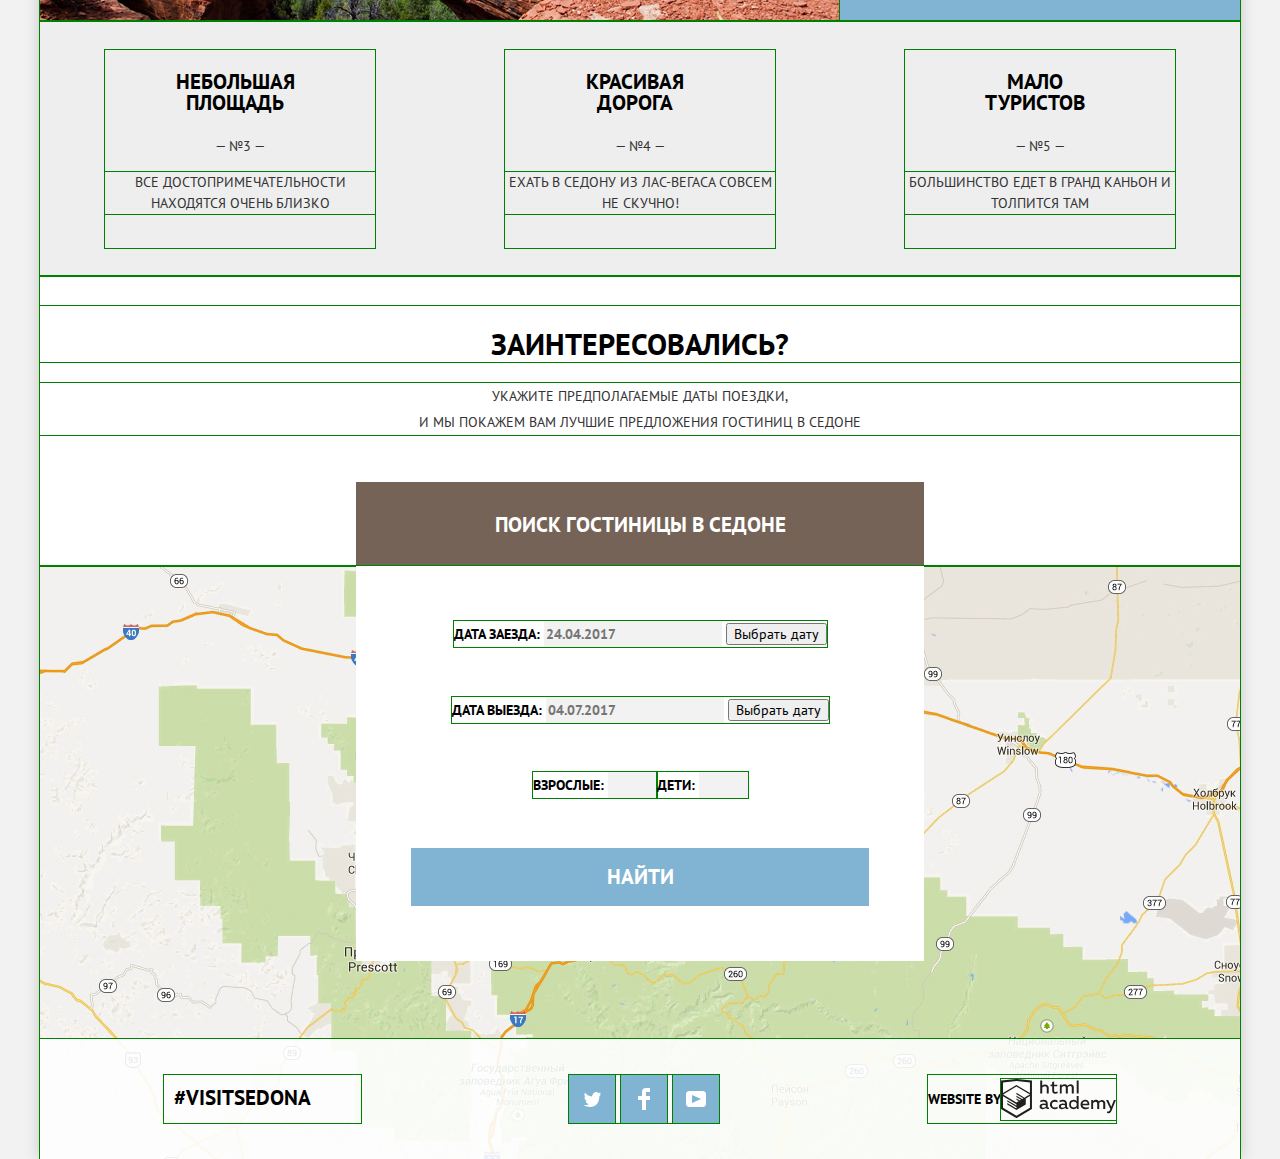
==== commit 90988e69: "Почти полностью закончила сетки на главной и внутренней страницах, добавила стрелки сортировки и зве" ====
--- a/index.html
+++ b/index.html
@@ -25,7 +25,7 @@
 
       <main class="container">
         <h1 class="visually-hidden">Sedona</h1>
-
+        
         <div class="representation">
           <img src="img/welcome.svg" width="459" height="353" alt="Welcome to the gorgeous, Sedona. Because the grand canyon sucks!">
         </div>
--- a/css/style.css
+++ b/css/style.css
@@ -114,7 +114,7 @@
     flex-direction: column;
     justify-content: center;
     height: 216px;
-    width: ;
+    width: 570px;;
     padding: 60px 40px 60px 40px;
     margin: auto 310px;
 }
@@ -165,6 +165,7 @@
     height: 256px;
 
 }
+
 .first-reason-text h3,
 .second-reason-text h3 {
     font-size: 21px;
@@ -197,8 +198,9 @@
 
 .offers-item {
     text-align: center;
-    padding: 50px;
+    padding: 60px;
     padding-top: 140px;
+    width: 400px;
 }
 
 .offers-item h3{
@@ -389,8 +391,7 @@
     z-index: 30;
     bottom: 0;
     min-width: 1200px;
-    padding: 36px 100px;
-    box-sizing: border-box;
+    padding: 36px 20px;
 }
 
 .footer-hashtag {
@@ -398,7 +399,7 @@
     line-height: 26px;
     font-weight: 700;
     color: #000000;
-    padding: 0;
+    padding: 10px 50px 0px 10px;
     margin: 0;
 }
 
@@ -459,15 +460,10 @@
     align-items: center;
     flex-wrap: wrap;
     margin: 0;
-}
-
-
-
-
-
-
-/*стилизация внутренней страницы*/
-
+    padding: 0;
+}
+
+/*внутренняя страница*/
 
 .inner-page {
     font-size: 14px;
@@ -486,79 +482,85 @@
 }
 
 .filter {
-   background-color: #81b3d3;
-   background-image: url("../img/background-hotel.jpg");
-   background-repeat: no-repeat;
-   background-position: 50% 15%;
-       height: 217px;
-    display: flex;
-    justify-content: space-around;
-    padding-top: 30px;
+    background-color: #81b3d3;
+    background-image: url("../img/background-hotel.jpg");
+    background-repeat: no-repeat;
+    background-position: 50% 15%;
+    min-height: 217px;
+    display: flex;
+    justify-content: space-between;
+    align-items: flex-start;
+    flex-wrap: wrap;
     box-sizing: border-box;
-}
-
-.filter fieldset {
+    padding: 30px 60px 0px 70px;
+}
+
+.filter-block {
     border: none;
     padding: 0;
     margin: 0;
+}
+
+.flex-wrap {
+    display: flex;
+    justify-content: space-between;
+    box-sizing: border-box;
 }
 
 .filter-list,
 .filter-option {
     list-style: none;
+    margin: 0;
+    padding: 0;
+}
+
+.filter-option {
+    width: 220px;
+    height: 43px;
 }
 
 .filter legend {
     font-size: 16px;
     font-weight: 700;
     color: #ffffff;
-    text-align: center;
+    text-align: start;
+    width: 120px;
+    margin-bottom: 25px;
 }
 
 .filter-option label {
     color: #ffffff;
-    text-align: center;
+    text-align: start;
 }
 
 .filter-list {
-    text-align: center;
-    padding-left: 0;
-    margin: 0;
-}
-
-.filter-button-hotels {
-    font: inherit;
-    font-size: 14px;
-    line-height: 21px;
-    font-weight: 400;
-    color: #ffffff;
-    text-align: center;
-    vertical-align: middle;
-    text-transform: uppercase;
-    background: transparent;
-    border: 2px solid #ffffff;
-    border-radius: 2px;
-}
-
-.filter-button-hotels:hover,
-.filter-button-hotels:focus {
-    background-color: #ffffff;
-    color: #000000;
-}
-
-.search-amount p {
+    display: block;
+    padding: 0;
+    margin: 0;
+    margin-left: 40px;
+}
+
+.search-result-unit {
+    padding: 9px 70px;
+    min-height: 87px;
+    display: flex;
+    justify-content: flex-start;
+    align-items: baseline;
+    flex-wrap: wrap;
+}
+
+.search-amount {
     font-size: 21px;
     line-height: 26px;
     font-weight: 700;
-}
-
-.search-amount {
     width: 150px;
 }
 
-.search-sorting p {
+.search-sorting {
     font-size: 12px;
     line-height: 18px;
+    padding-left: 15px;
+    padding-right: 20px;
 }
 
 .search-sorting-list {
@@ -574,6 +576,8 @@
     line-height: 18px;
     color: rgba(0, 0, 0, 0.3);
     border-bottom: 1px #81b3d2 dotted;
+    padding-left: 15px;
+    padding-right: 20px;
 }
 
 .search-sorting-list li:active {
@@ -590,6 +594,24 @@
     color: #81b3d2;
 }
 
+.sorting-scroll {
+    font-size: 0;
+    margin-left: auto;
+    display: flex;
+    width: 35px;
+    justify-content: space-between;
+}
+
+.sorting-scroll-up:hover path,
+.sorting-scroll-down:hover path {
+    fill:#231f20;
+}
+
+.sorting-scroll-up:focus path,
+.sorting-scroll-down:focus path {
+    fill:#81b3d2;
+}
+
 .search-result-item h4 {
     font-size: 21px;
     line-height: 26px;
@@ -613,6 +635,7 @@
     color: #ffffff;
     background-color: #81b3d2;
 }
+
 .item-more:hover {
     background-color: #669ec0;
 }
@@ -638,10 +661,15 @@
 .rating-text {
     color: #666666;
     background-color: #f2f2f2;
+    width: 110px;
+    height: 27px;
+    text-align: center;
+    padding: 4px 12px;
 }
 
 .result-item {
     display: flex;
+    justify-content: flex-start;
     height: 151px;
 }
 
@@ -650,66 +678,64 @@
     margin-left: 43px;
 }
 
-.text-info {
-    display: flex;
-    justify-content: space-between;    
-}
-
-.intent-item {
-    display: flex;
-    justify-content: space-between;
-}
-
 .information {
     width: 258px;
 }
 
-.star-list {
-    margin-left: auto;
+.star-rating {
+    margin: 29px 73px 29px auto;
+    display: flex;
+    flex-direction: column;
+    justify-content: space-between;
+    align-items: flex-end;
 }
 
 .item-more {
     height: 27px;
     width: 110px;
+    padding: 4px 17px;
 }
 
 .item-reserve {
     height: 27px;
     width: 142px;
     text-align: center;
+    padding: 4px 17px;
 }
 
 .information h4 {
     margin-top: 15px;
     margin-bottom: 0;
     padding: 10px;
-    
+}
+
+.text-info,
+.intent-item {
+    display: table-row;
+}
+
+.text-info p,
+.intent-item a {
+    display: table-cell;
+    padding-bottom: 10px;
+    padding-right: 10px;
 }
 
 .page-footer {
-    height: 121px;
-    display: flex;
-    justify-content: space-between;
-    padding: 20px;
-}
-
-
+    display: flex;
+    justify-content: space-around;
+    text-align: center;
+    min-height: 120px;
+    min-width: 1200px;
+    padding: 36px 20px;
+}
 
 div, section, a, ul, li, p, footer, header, main, fieldset {
     outline: 1px solid green;
     box-sizing: border-box;
 }  
 
-
-
-
-
-
-
-
-
-
-
+/*сложный фильтр*/
 
 .filter-range {
 width: 330px;
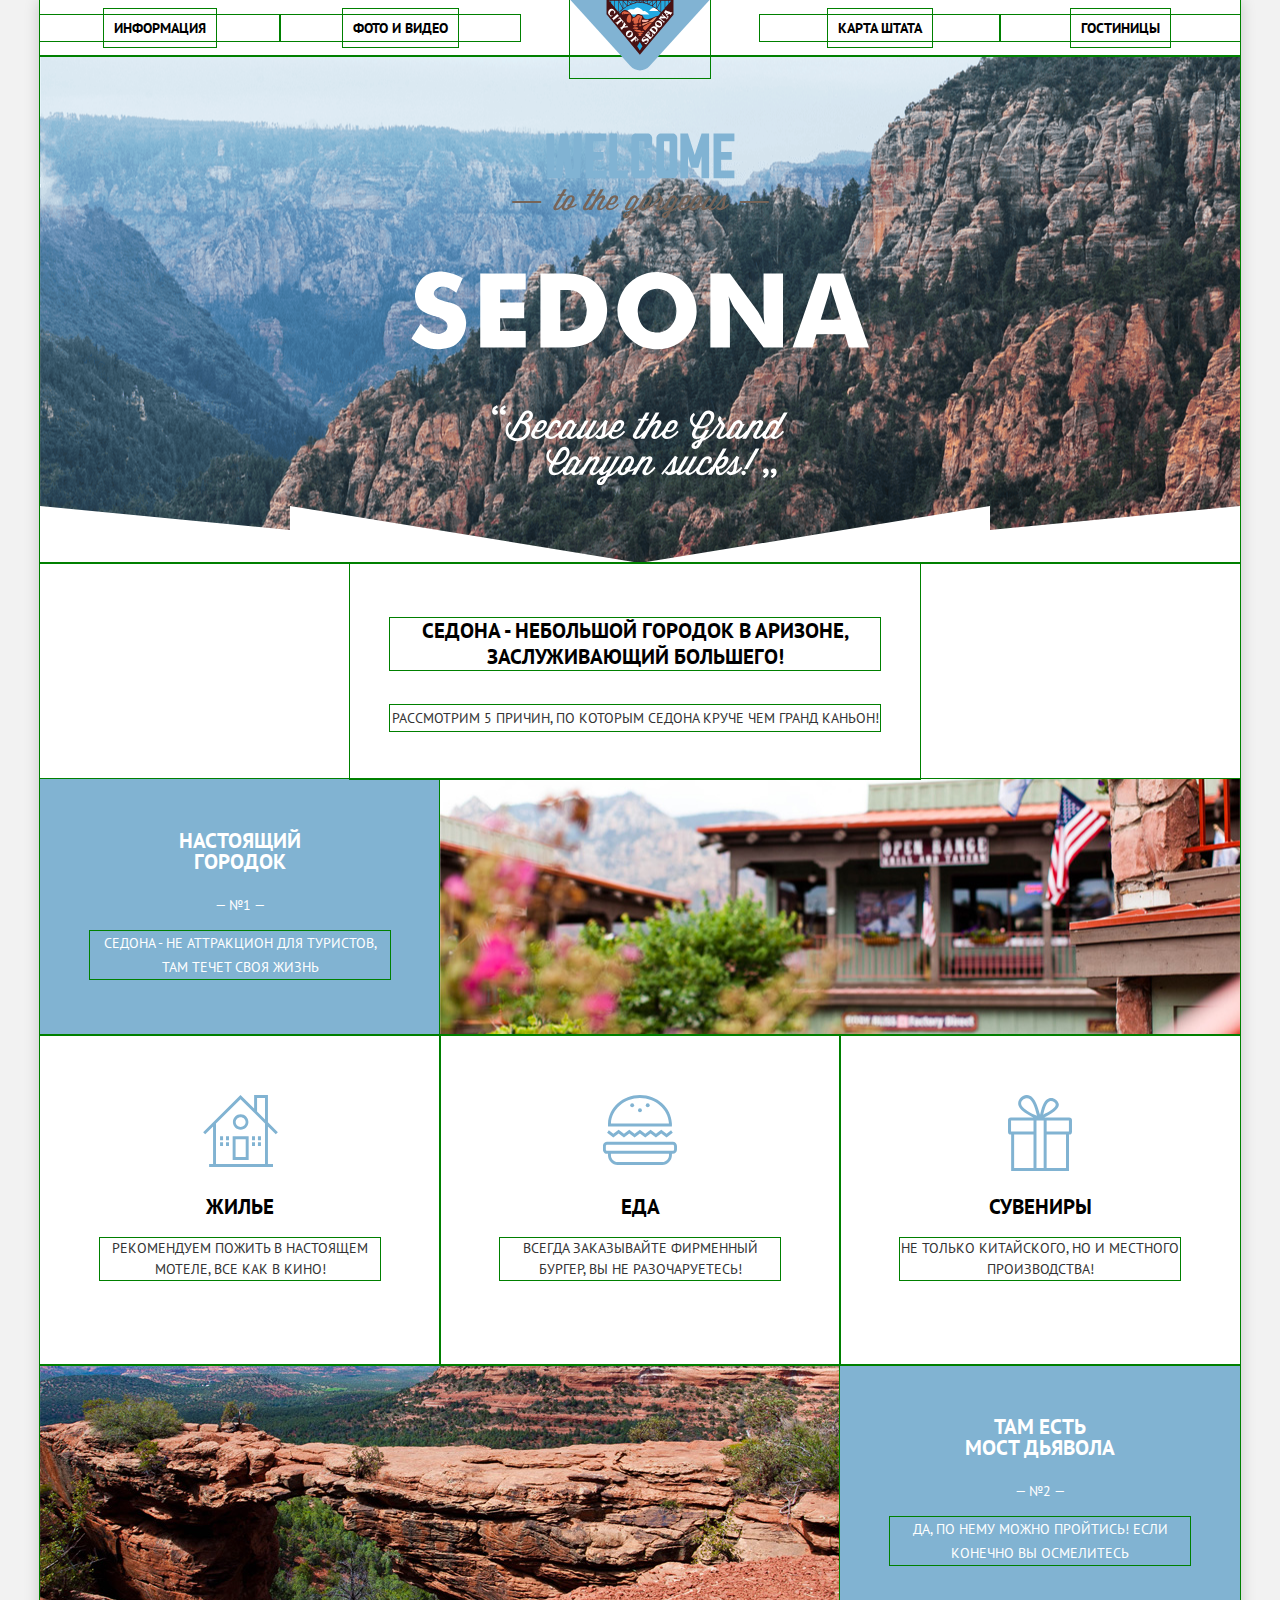
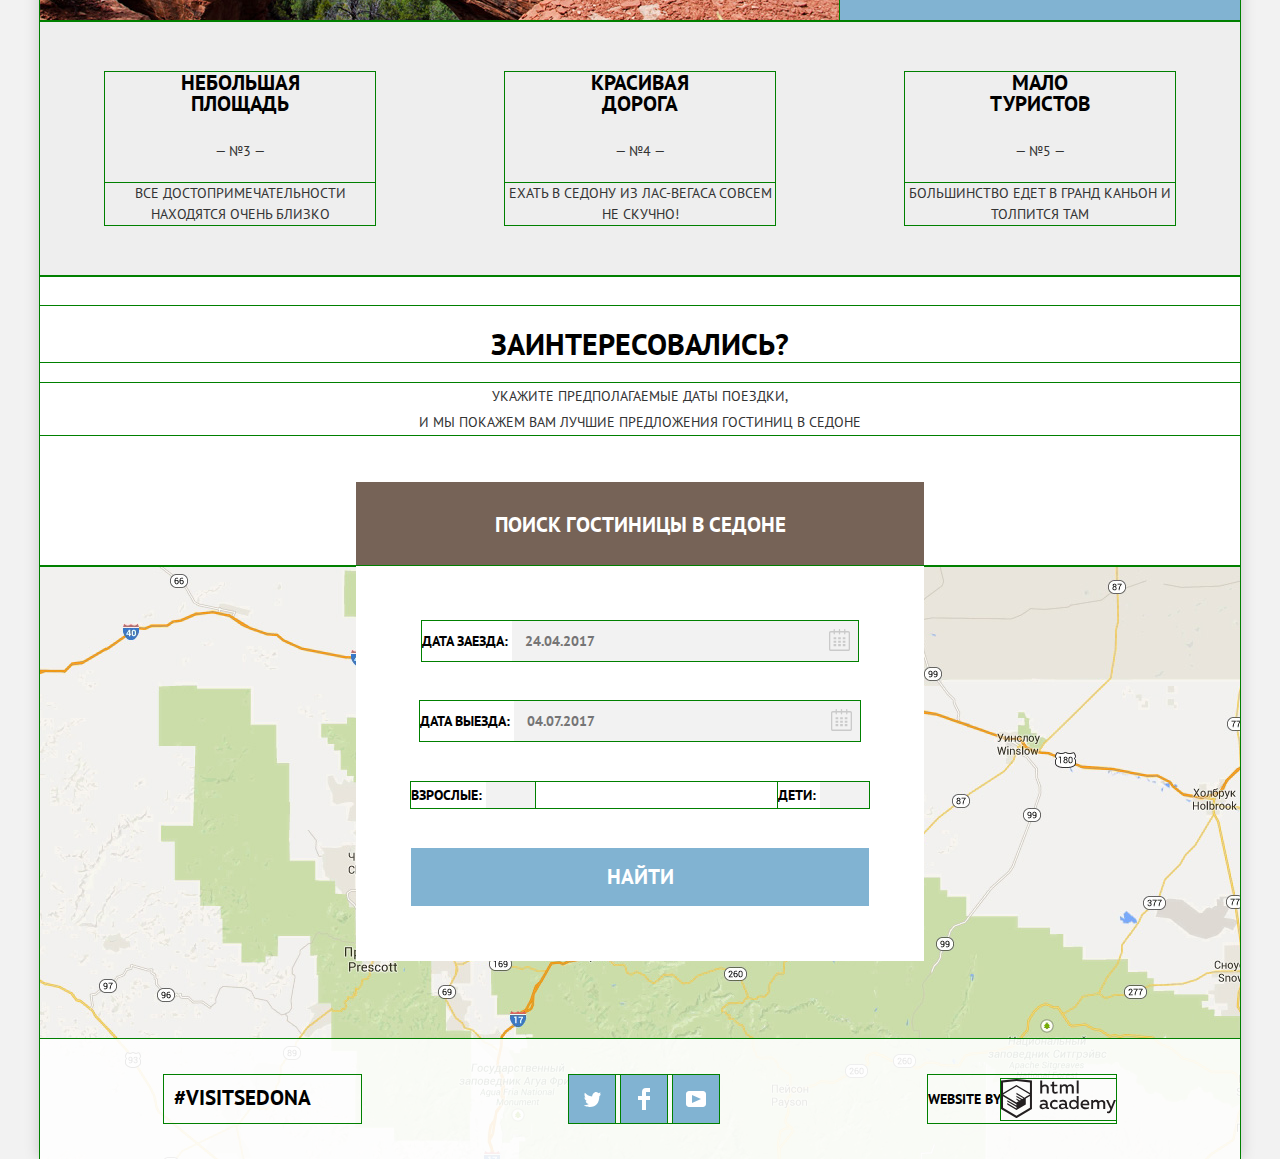
==== commit 2452f1fa: "Добавила иконку календаря в форму" ====
--- a/index.html
+++ b/index.html
@@ -15,7 +15,7 @@
             <img src="img/logo-sedona.svg" width="140" height="72" alt="Логотип Sedona">
           </a>
           <ul class="site-navigation">
-            <li><a href="#">Информация</a></li>
+            <li><a href="#" class="active">Информация</a></li>
             <li><a href="#">Фото и видео</a></li>
             <li><a href="#map-sedona">Карта штата</a></li>
             <li><a href="hotels.html">Гостиницы</a></li>
@@ -25,7 +25,7 @@
 
       <main class="container">
         <h1 class="visually-hidden">Sedona</h1>
-        
+
         <div class="representation">
           <img src="img/welcome.svg" width="459" height="353" alt="Welcome to the gorgeous, Sedona. Because the grand canyon sucks!">
         </div>
@@ -101,12 +101,16 @@
             <div class="date-search-form">
               <label for="date-of-arrival">Дата заезда:</label>
               <input type="text" name="date-of-arrival" id="date-of-arrival" placeholder="24.04.2017">
-              <button type="button">Выбрать дату</button>
+              <button class="calendar-icon" type="button"><span class="visually-hidden">Выбрать дату</span>
+                <svg xmlns="http://www.w3.org/2000/svg" width="21" height="22" viewBox="0 0 21 22"><path d="M19.251 2.025h-2.845V.648c0-.381-.294-.689-.656-.689-.363 0-.656.308-.656.689v1.377h-3.938V.648c0-.381-.294-.689-.655-.689-.363 0-.657.308-.657.689v1.377H5.906V.648c0-.381-.294-.689-.656-.689-.363 0-.657.308-.657.689v1.377H1.75C.784 2.025 0 2.847 0 3.862v16.302C0 21.179.784 22 1.75 22h17.501c.966 0 1.749-.821 1.749-1.836V3.862c0-1.015-.783-1.837-1.749-1.837zm.437 18.139a.448.448 0 0 1-.437.459H1.75a.45.45 0 0 1-.438-.459V3.862a.45.45 0 0 1 .438-.459h2.844v1.378c0 .381.294.689.657.689.362 0 .656-.308.656-.689V3.403h3.938v1.378c0 .381.294.689.657.689.361 0 .655-.308.655-.689V3.403h3.938v1.378c0 .381.293.689.656.689.362 0 .656-.308.656-.689V3.403h2.845c.241 0 .437.206.437.459v16.302z" fill="#cacaca"></path><path d="M4.594 8.225h2.625v2.066H4.594zM4.594 11.668h2.625v2.067H4.594zM4.594 15.112h2.625v2.066H4.594zM9.188 15.112h2.625v2.066H9.188zM9.188 11.668h2.625v2.067H9.188zM9.188 8.225h2.625v2.066H9.188zM13.781 15.112h2.625v2.066h-2.625zM13.781 11.668h2.625v2.067h-2.625zM13.781 8.225h2.625v2.066h-2.625z" fill="#cacaca"></path></svg>
+              </button>
             </div>
             <div class="date-search-form">
               <label for="date-of-departure">Дата выезда:</label>
               <input type="text" name="date" id="date-of-departure" placeholder="04.07.2017">
-              <button type="button">Выбрать дату</button>
+              <button class="calendar-icon" type="button"><span class="visually-hidden">Выбрать дату</span>
+                <svg xmlns="http://www.w3.org/2000/svg" width="21" height="22" viewBox="0 0 21 22"><path d="M19.251 2.025h-2.845V.648c0-.381-.294-.689-.656-.689-.363 0-.656.308-.656.689v1.377h-3.938V.648c0-.381-.294-.689-.655-.689-.363 0-.657.308-.657.689v1.377H5.906V.648c0-.381-.294-.689-.656-.689-.363 0-.657.308-.657.689v1.377H1.75C.784 2.025 0 2.847 0 3.862v16.302C0 21.179.784 22 1.75 22h17.501c.966 0 1.749-.821 1.749-1.836V3.862c0-1.015-.783-1.837-1.749-1.837zm.437 18.139a.448.448 0 0 1-.437.459H1.75a.45.45 0 0 1-.438-.459V3.862a.45.45 0 0 1 .438-.459h2.844v1.378c0 .381.294.689.657.689.362 0 .656-.308.656-.689V3.403h3.938v1.378c0 .381.294.689.657.689.361 0 .655-.308.655-.689V3.403h3.938v1.378c0 .381.293.689.656.689.362 0 .656-.308.656-.689V3.403h2.845c.241 0 .437.206.437.459v16.302z" fill="#cacaca"></path><path d="M4.594 8.225h2.625v2.066H4.594zM4.594 11.668h2.625v2.067H4.594zM4.594 15.112h2.625v2.066H4.594zM9.188 15.112h2.625v2.066H9.188zM9.188 11.668h2.625v2.067H9.188zM9.188 8.225h2.625v2.066H9.188zM13.781 15.112h2.625v2.066h-2.625zM13.781 11.668h2.625v2.067h-2.625zM13.781 8.225h2.625v2.066h-2.625z" fill="#cacaca"></path></svg>
+              </button>
             </div>
             <div class="number-search-wrapper">
               <div class="number-search-form">
--- a/css/style.css
+++ b/css/style.css
@@ -15,6 +15,14 @@
     text-decoration: none;
 }
 
+html { 
+    box-sizing: border-box; 
+}
+
+*, *::before, *::after { 
+    box-sizing: inherit; 
+}
+
 .visually-hidden:not(:focus):not(:active),
 input[type="checkbox"].visually-hidden,
 input[type="radio"].visually-hidden {
@@ -88,7 +96,7 @@
     color: #81b3d2;
 }
 
-.site-navigation a:active {
+.active {
     color: #766357;
 }
 
@@ -192,7 +200,6 @@
     padding: 0;
     margin: 0;
     display: flex;
-    width: 1200px;
     justify-content: center;
 }
 
@@ -240,6 +247,9 @@
     justify-content: space-around;
     align-items: center;
     min-height: 255px;
+    padding-top: 45px;
+    padding-bottom: 45px;
+
 }
 
 .small-reason-block h3 {
@@ -248,7 +258,8 @@
     font-weight: 700;
     color: #000000; 
     width: 150px;
-    padding-left: 55px;
+    margin: 0 auto;
+    margin-bottom: 25px;
 }
 
 .features-min-decorate span,
@@ -256,11 +267,16 @@
     font-size: 14px;
     line-height: 21px;
     color: #333333;
+    
+}
+
+.features-min-decorate p {
+    margin: 0;
+    margin-top: 20px;
 }
 
 .small-reason-block {
     width: 270px;
-    padding-bottom: 20px;
 }
 
 .attract-end {
@@ -307,13 +323,12 @@
     align-items: center;
     justify-content: space-between;
     padding: 55px;
-    margin: auto;
     width: 568px;
     height: 395px;
+    left: 316px;
     box-sizing: border-box;
+    background-color: #ffffff;
     position: absolute;
-    background-color: #ffffff;
-    left: 316px;
 }
 
 .search-form input,
@@ -321,6 +336,42 @@
     font: inherit;
     font-weight: 700;
     border: none;
+    text-transform: uppercase;
+    box-sizing: border-box;
+}
+
+.date-search-form input {
+    width: 346px;
+    padding: 8px 13px;
+    padding-right: 38px;
+}
+
+.date-search-form {
+    position: relative;
+}
+
+.date-of-arrival,
+.date-of-departure {
+    min-width: 95px;
+    padding-right: 15px; 
+}
+
+.calendar-icon {
+    position: absolute;
+    font: inherit;
+    background: transparent;
+    border: none;
+    padding: 0;
+    top: 8px;
+    right: 8px;
+}
+
+.calendar-icon:hover path {
+    fill: #000000;
+}
+
+.calendar-icon:focus path {
+    fill: #81b3d2;
 }
 
 .date-search-form input,
@@ -341,6 +392,8 @@
 
 .number-search-wrapper {
     display: flex;
+    justify-content: space-between;
+    width: 458px;
 }
 
 .filter-button {
@@ -390,8 +443,8 @@
     position: absolute;
     z-index: 30;
     bottom: 0;
-    min-width: 1200px;
     padding: 36px 20px;
+    width: 1200px;
 }
 
 .footer-hashtag {
@@ -612,28 +665,58 @@
     fill:#81b3d2;
 }
 
-.search-result-item h4 {
+
+
+
+
+.information h4 {
     font-size: 21px;
     line-height: 26px;
     font-weight: 700;
-}
-
-.search-result-item h4:hover {
+    margin: 0;
+    margin-bottom: 5px;
+}
+
+.information h4:hover {
     color: #81b3d2;
 }
 
-.search-result-item h4:focus {
+.information h4:focus {
     color: rgba(0, 0, 0, 0.3);
 }
 
-.search-result-item p {
+.text-info,
+.intent-item {
+    display: flex;
+    justify-content: flex-start;
+}
+
+.hotel-types,
+.hotel-price {
     color: #333333;
+    margin-top: 0;
+    margin-bottom: 15px;
+}
+
+.hotel-types {
+    min-width: 110px;
+    margin-right: 6px;
+}
+
+.item-more,
+.item-reserve {
+    display: block;
 }
 
 .item-more {
     font-weight: 700;
     color: #ffffff;
     background-color: #81b3d2;
+    height: 27px;
+    width: 110px;
+    padding: 4px 17px;
+    margin-right: 6px;
+    box-sizing: border-box;
 }
 
 .item-more:hover {
@@ -648,6 +731,9 @@
     font-weight: 700;
     color: #ffffff;
     background-color: #766357;
+    height: 27px;
+    width: 142px;
+    padding: 4px 17px;
 }
 
 .item-reserve:hover {
@@ -656,6 +742,29 @@
 
 .item-reserve:focus {
     background-color: #503e33;
+}
+
+.result-item {
+    display: flex;
+    justify-content: space-between;
+    align-items: center;
+    min-height: 151px;
+    padding: 20px 73px;
+}
+
+.information {
+    padding-left: 30px;
+    min-width: 270px;
+    min-height: 100px;
+}
+
+.star-rating {
+    display: flex;
+    flex-direction: column;
+    justify-content: space-between;
+    align-items: flex-end;
+    height: 90px;
+    margin-left: auto;
 }
 
 .rating-text {
@@ -667,73 +776,13 @@
     padding: 4px 12px;
 }
 
-.result-item {
-    display: flex;
-    justify-content: flex-start;
-    height: 151px;
-}
-
-.result-item img {
-    padding: 29px;
-    margin-left: 43px;
-}
-
-.information {
-    width: 258px;
-}
-
-.star-rating {
-    margin: 29px 73px 29px auto;
-    display: flex;
-    flex-direction: column;
-    justify-content: space-between;
-    align-items: flex-end;
-}
-
-.item-more {
-    height: 27px;
-    width: 110px;
-    padding: 4px 17px;
-}
-
-.item-reserve {
-    height: 27px;
-    width: 142px;
-    text-align: center;
-    padding: 4px 17px;
-}
-
-.information h4 {
-    margin-top: 15px;
-    margin-bottom: 0;
-    padding: 10px;
-}
-
-.text-info,
-.intent-item {
-    display: table-row;
-}
-
-.text-info p,
-.intent-item a {
-    display: table-cell;
-    padding-bottom: 10px;
-    padding-right: 10px;
-}
-
 .page-footer {
     display: flex;
     justify-content: space-around;
     text-align: center;
     min-height: 120px;
-    min-width: 1200px;
     padding: 36px 20px;
 }
-
-div, section, a, ul, li, p, footer, header, main, fieldset {
-    outline: 1px solid green;
-    box-sizing: border-box;
-}  
 
 /*сложный фильтр*/
 
@@ -741,6 +790,7 @@
 width: 330px;
 color: #ffffff;
 text-transform: uppercase;
+box-sizing: content-box;
 }
 
 .filter-range-title {
@@ -850,4 +900,11 @@
 .btn-transparent:hover {
 color: #000000;
 background: #ffffff;
+}
+
+
+
+
+div, section, a, ul, li, p, footer, header, main, fieldset {
+    outline: 1px solid green;
 }